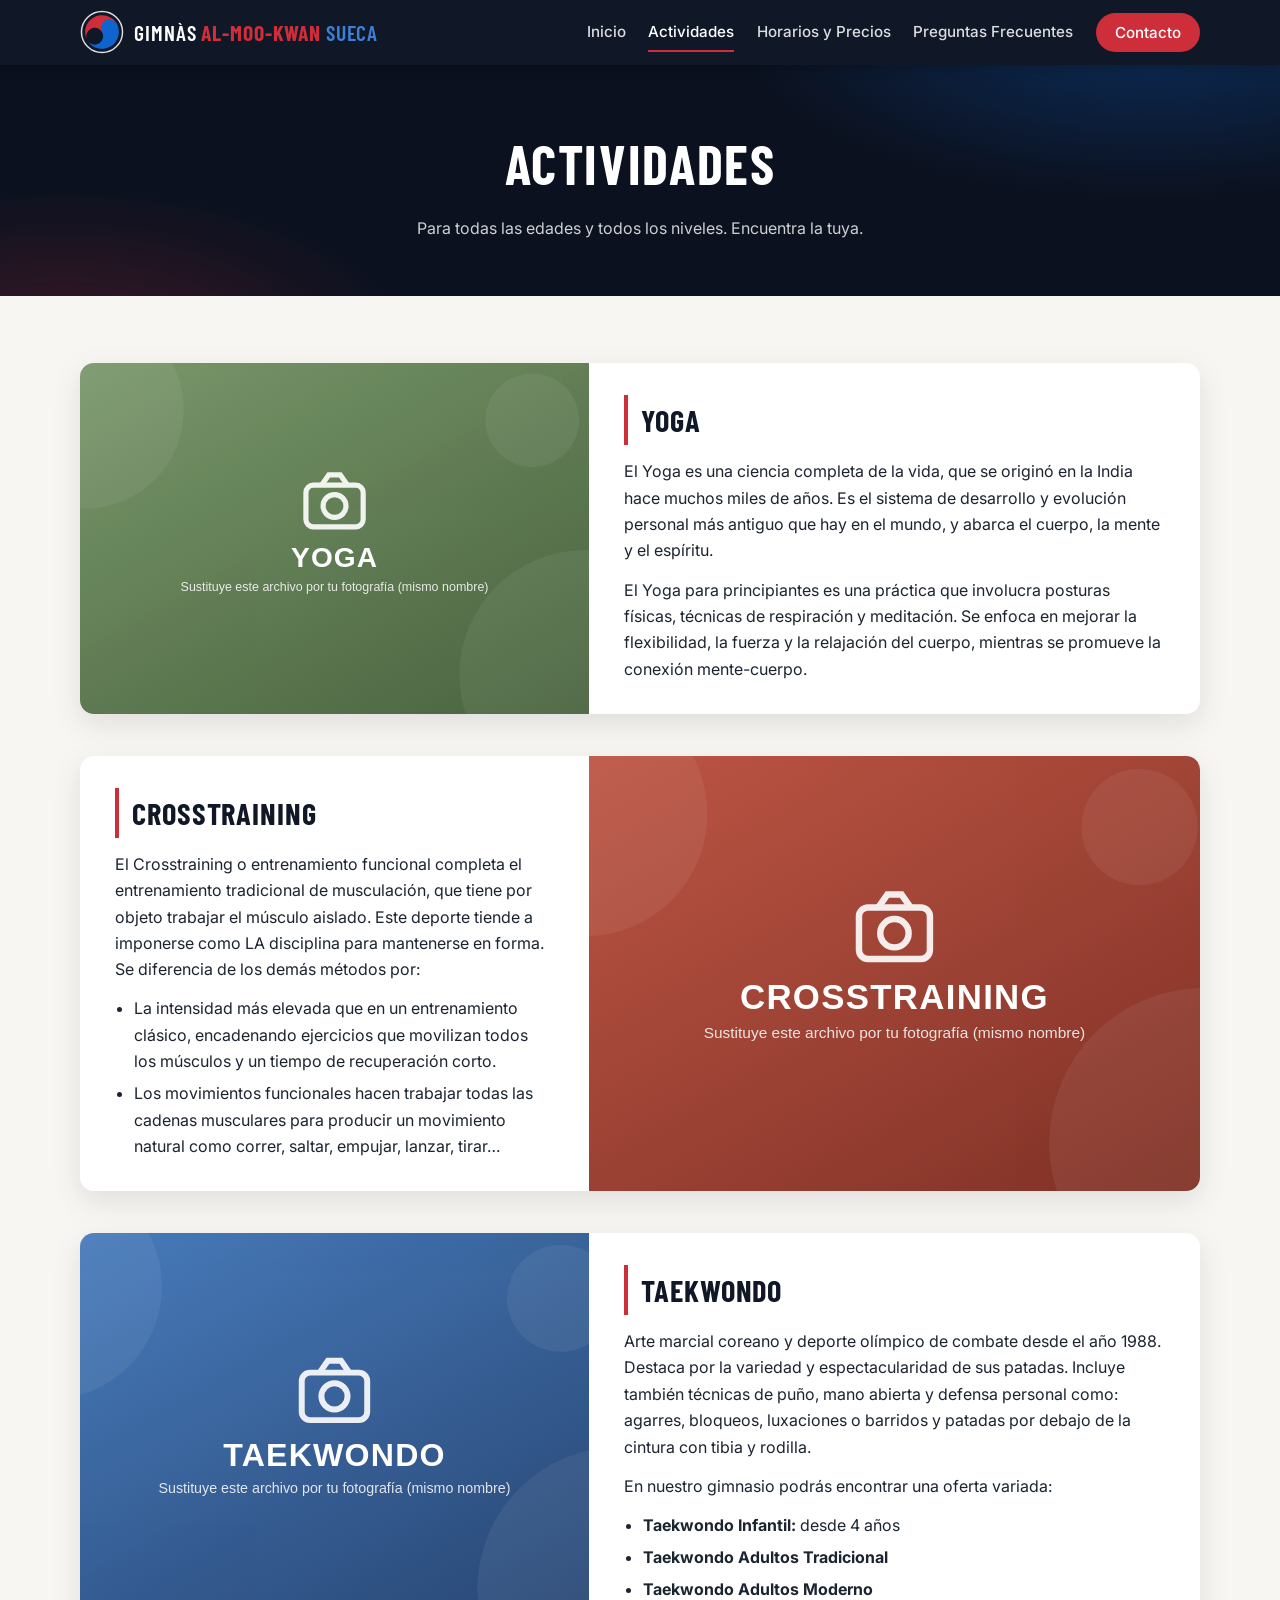
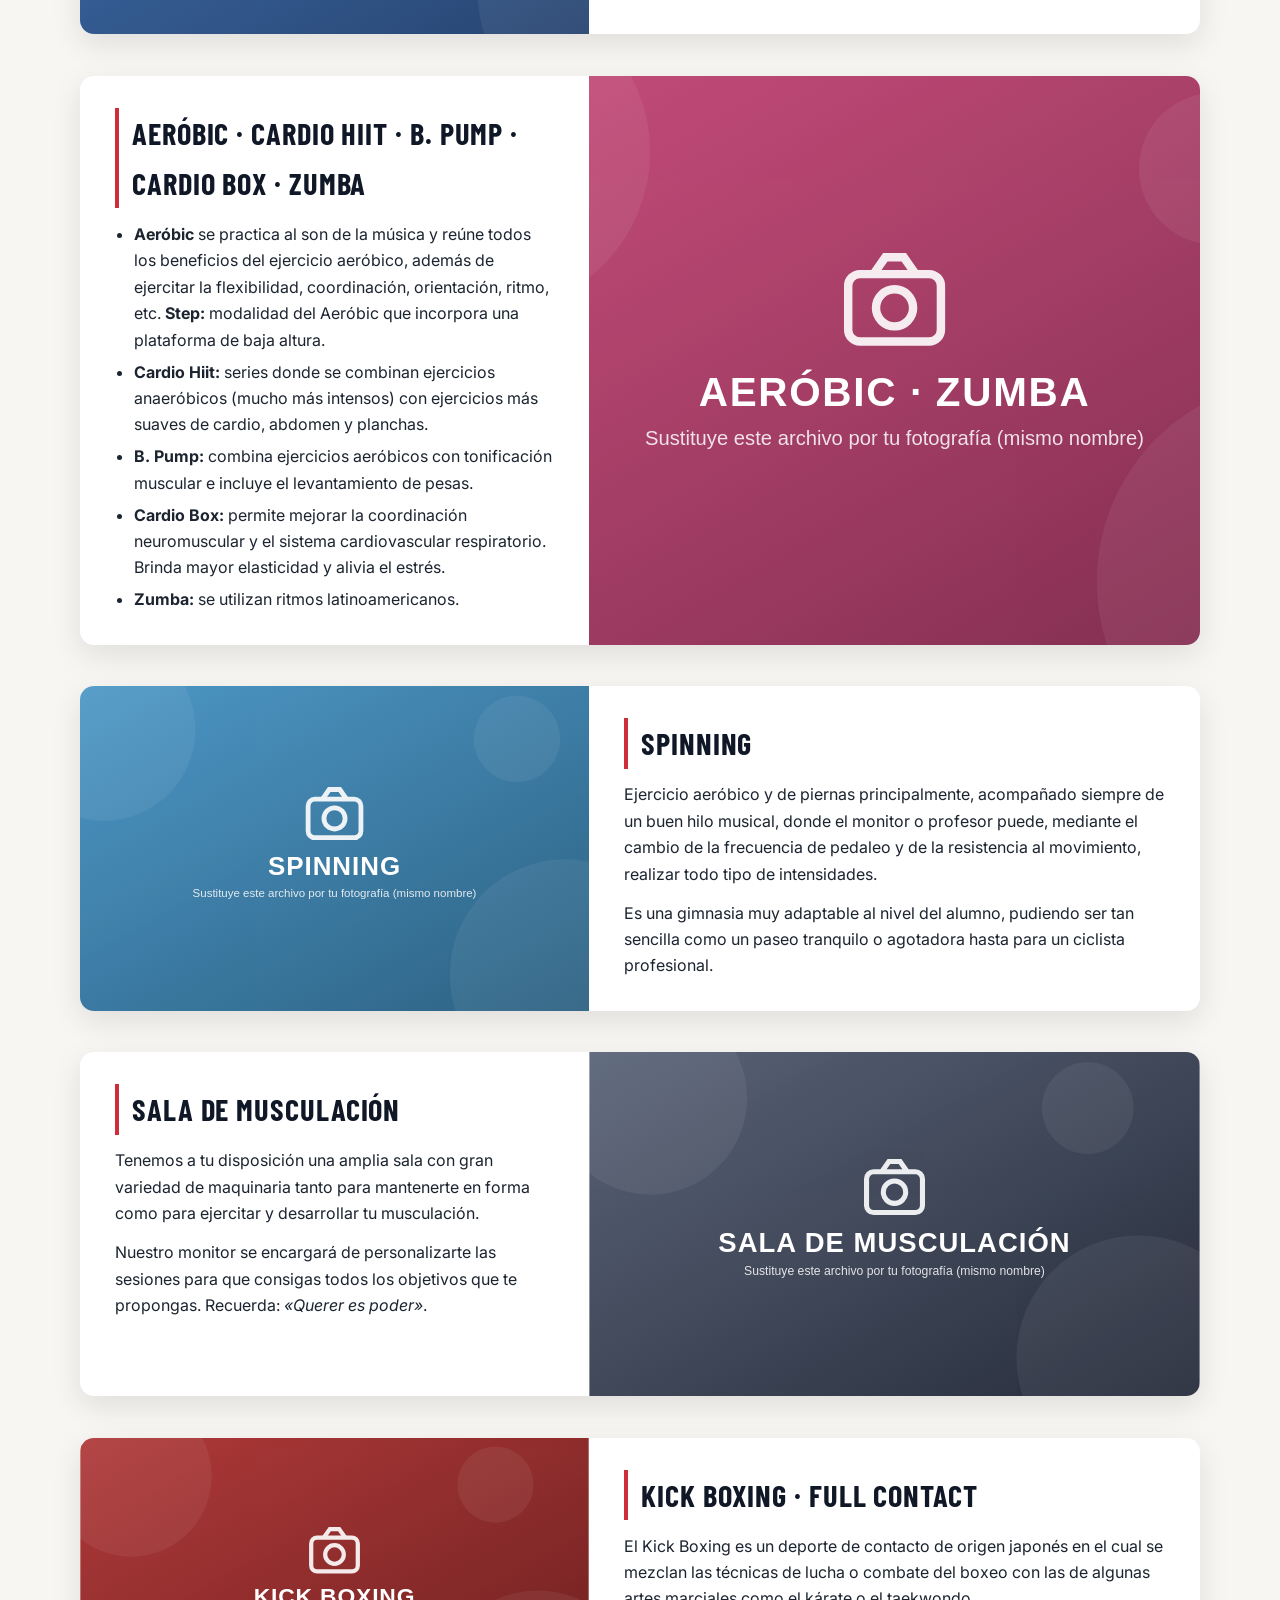
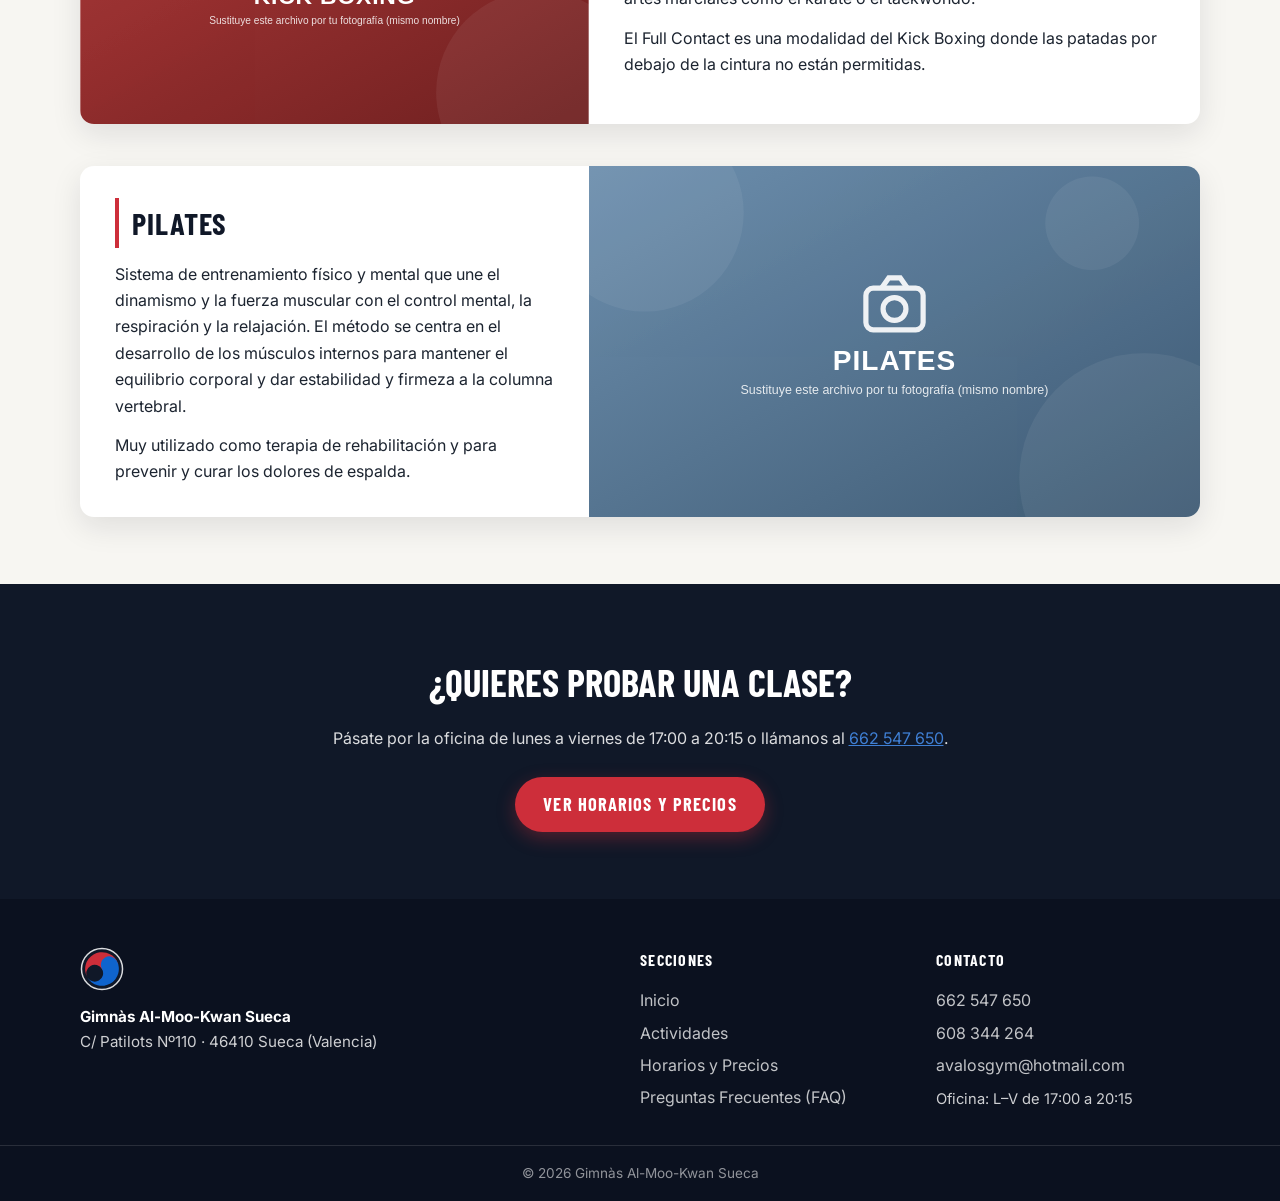
==== actividades.html @ 7603e96d "Build Al-Moo-Kwan Sueca gym website: home tour, activities, prices and FAQ Replaces the previous sit" ====
<!DOCTYPE html>
<html lang="es">
<head>
  <meta charset="UTF-8">
  <meta name="viewport" content="width=device-width, initial-scale=1.0">
  <title>Actividades | Gimnàs Al-Moo-Kwan Sueca</title>
  <meta name="description" content="Actividades del Gimnàs Al-Moo-Kwan Sueca: Yoga, Crosstraining, Taekwondo, Aeróbic, Zumba, Cardio Hiit, B. Pump, Cardio Box, Spinning, Musculación, Kick Boxing, Full Contact y Pilates.">
  <link rel="icon" href="images/logo.svg" type="image/svg+xml">
  <link rel="preconnect" href="https://fonts.googleapis.com">
  <link rel="preconnect" href="https://fonts.gstatic.com" crossorigin>
  <link href="https://fonts.googleapis.com/css2?family=Barlow+Condensed:wght@600;700&family=Inter:wght@400;500;600;700&display=swap" rel="stylesheet">
  <link rel="stylesheet" href="styles.css">
</head>
<body>

<header class="site-header">
  <div class="container header-inner">
    <a class="brand" href="index.html">
      <img src="images/logo.svg" alt="" class="brand-logo">
      <span class="brand-name">Gimnàs <strong>Al-Moo-Kwan</strong> <em>Sueca</em></span>
    </a>
    <button class="nav-toggle" aria-label="Abrir menú" aria-expanded="false">
      <span></span><span></span><span></span>
    </button>
    <nav class="site-nav" id="site-nav">
      <a href="index.html">Inicio</a>
      <a href="actividades.html" class="active">Actividades</a>
      <a href="horarios-y-precios.html">Horarios y Precios</a>
      <a href="preguntas-frecuentes-faq.html">Preguntas Frecuentes</a>
      <a href="index.html#contacto" class="nav-cta">Contacto</a>
    </nav>
  </div>
</header>

<main>

  <section class="page-hero">
    <div class="container">
      <h1>Actividades</h1>
      <p>Para todas las edades y todos los niveles. Encuentra la tuya.</p>
    </div>
  </section>

  <section class="section">
    <div class="container activities">

      <article class="activity" id="yoga">
        <div class="activity-media">
          <img src="images/actividades/yoga.svg" alt="Clase de Yoga">
        </div>
        <div class="activity-body">
          <h2>Yoga</h2>
          <p>El Yoga es una ciencia completa de la vida, que se originó en la India hace muchos miles de años. Es el sistema de desarrollo y evolución personal más antiguo que hay en el mundo, y abarca el cuerpo, la mente y el espíritu.</p>
          <p>El Yoga para principiantes es una práctica que involucra posturas físicas, técnicas de respiración y meditación. Se enfoca en mejorar la flexibilidad, la fuerza y la relajación del cuerpo, mientras se promueve la conexión mente-cuerpo.</p>
        </div>
      </article>

      <article class="activity" id="crosstraining">
        <div class="activity-media">
          <img src="images/actividades/crosstraining.svg" alt="Entrenamiento de Crosstraining">
        </div>
        <div class="activity-body">
          <h2>Crosstraining</h2>
          <p>El Crosstraining o entrenamiento funcional completa el entrenamiento tradicional de musculación, que tiene por objeto trabajar el músculo aislado. Este deporte tiende a imponerse como LA disciplina para mantenerse en forma. Se diferencia de los demás métodos por:</p>
          <ul>
            <li>La intensidad más elevada que en un entrenamiento clásico, encadenando ejercicios que movilizan todos los músculos y un tiempo de recuperación corto.</li>
            <li>Los movimientos funcionales hacen trabajar todas las cadenas musculares para producir un movimiento natural como correr, saltar, empujar, lanzar, tirar…</li>
          </ul>
        </div>
      </article>

      <article class="activity" id="taekwondo">
        <div class="activity-media">
          <img src="images/actividades/taekwondo.svg" alt="Clase de Taekwondo">
        </div>
        <div class="activity-body">
          <h2>Taekwondo</h2>
          <p>Arte marcial coreano y deporte olímpico de combate desde el año 1988. Destaca por la variedad y espectacularidad de sus patadas. Incluye también técnicas de puño, mano abierta y defensa personal como: agarres, bloqueos, luxaciones o barridos y patadas por debajo de la cintura con tibia y rodilla.</p>
          <p>En nuestro gimnasio podrás encontrar una oferta variada:</p>
          <ul>
            <li><strong>Taekwondo Infantil:</strong> desde 4 años</li>
            <li><strong>Taekwondo Adultos Tradicional</strong></li>
            <li><strong>Taekwondo Adultos Moderno</strong></li>
          </ul>
        </div>
      </article>

      <article class="activity" id="aerobic">
        <div class="activity-media">
          <img src="images/actividades/aerobic.svg" alt="Clase de Aeróbic, Zumba y Cardio">
        </div>
        <div class="activity-body">
          <h2>Aeróbic · Cardio Hiit · B. Pump · Cardio Box · Zumba</h2>
          <ul>
            <li><strong>Aeróbic</strong> se practica al son de la música y reúne todos los beneficios del ejercicio aeróbico, además de ejercitar la flexibilidad, coordinación, orientación, ritmo, etc. <strong>Step:</strong> modalidad del Aeróbic que incorpora una plataforma de baja altura.</li>
            <li><strong>Cardio Hiit:</strong> series donde se combinan ejercicios anaeróbicos (mucho más intensos) con ejercicios más suaves de cardio, abdomen y planchas.</li>
            <li><strong>B. Pump:</strong> combina ejercicios aeróbicos con tonificación muscular e incluye el levantamiento de pesas.</li>
            <li><strong>Cardio Box:</strong> permite mejorar la coordinación neuromuscular y el sistema cardiovascular respiratorio. Brinda mayor elasticidad y alivia el estrés.</li>
            <li><strong>Zumba:</strong> se utilizan ritmos latinoamericanos.</li>
          </ul>
        </div>
      </article>

      <article class="activity" id="spinning">
        <div class="activity-media">
          <img src="images/actividades/spinning.svg" alt="Clase de Spinning">
        </div>
        <div class="activity-body">
          <h2>Spinning</h2>
          <p>Ejercicio aeróbico y de piernas principalmente, acompañado siempre de un buen hilo musical, donde el monitor o profesor puede, mediante el cambio de la frecuencia de pedaleo y de la resistencia al movimiento, realizar todo tipo de intensidades.</p>
          <p>Es una gimnasia muy adaptable al nivel del alumno, pudiendo ser tan sencilla como un paseo tranquilo o agotadora hasta para un ciclista profesional.</p>
        </div>
      </article>

      <article class="activity" id="musculacion">
        <div class="activity-media">
          <img src="images/actividades/musculacion.svg" alt="Sala de Musculación">
        </div>
        <div class="activity-body">
          <h2>Sala de Musculación</h2>
          <p>Tenemos a tu disposición una amplia sala con gran variedad de maquinaria tanto para mantenerte en forma como para ejercitar y desarrollar tu musculación.</p>
          <p>Nuestro monitor se encargará de personalizarte las sesiones para que consigas todos los objetivos que te propongas. Recuerda: <em>«Querer es poder»</em>.</p>
        </div>
      </article>

      <article class="activity" id="kickboxing">
        <div class="activity-media">
          <img src="images/actividades/kickboxing.svg" alt="Clase de Kick Boxing y Full Contact">
        </div>
        <div class="activity-body">
          <h2>Kick Boxing · Full Contact</h2>
          <p>El Kick Boxing es un deporte de contacto de origen japonés en el cual se mezclan las técnicas de lucha o combate del boxeo con las de algunas artes marciales como el kárate o el taekwondo.</p>
          <p>El Full Contact es una modalidad del Kick Boxing donde las patadas por debajo de la cintura no están permitidas.</p>
        </div>
      </article>

      <article class="activity" id="pilates">
        <div class="activity-media">
          <img src="images/actividades/pilates.svg" alt="Clase de Pilates">
        </div>
        <div class="activity-body">
          <h2>Pilates</h2>
          <p>Sistema de entrenamiento físico y mental que une el dinamismo y la fuerza muscular con el control mental, la respiración y la relajación. El método se centra en el desarrollo de los músculos internos para mantener el equilibrio corporal y dar estabilidad y firmeza a la columna vertebral.</p>
          <p>Muy utilizado como terapia de rehabilitación y para prevenir y curar los dolores de espalda.</p>
        </div>
      </article>

    </div>
  </section>

  <section class="section cta-band">
    <div class="container center">
      <h2>¿Quieres probar una clase?</h2>
      <p>Pásate por la oficina de lunes a viernes de 17:00 a 20:15 o llámanos al <a href="tel:+34662547650">662 547 650</a>.</p>
      <a class="btn btn-primary" href="horarios-y-precios.html">Ver horarios y precios</a>
    </div>
  </section>

</main>

<footer class="site-footer">
  <div class="container footer-inner">
    <div class="footer-brand">
      <img src="images/logo.svg" alt="" class="brand-logo">
      <p><strong>Gimnàs Al-Moo-Kwan Sueca</strong><br>C/ Patilots Nº110 · 46410 Sueca (Valencia)</p>
    </div>
    <div class="footer-col">
      <h4>Secciones</h4>
      <a href="index.html">Inicio</a>
      <a href="actividades.html">Actividades</a>
      <a href="horarios-y-precios.html">Horarios y Precios</a>
      <a href="preguntas-frecuentes-faq.html">Preguntas Frecuentes (FAQ)</a>
    </div>
    <div class="footer-col">
      <h4>Contacto</h4>
      <a href="tel:+34662547650">662 547 650</a>
      <a href="tel:+34608344264">608 344 264</a>
      <a href="mailto:avalosgym@hotmail.com">avalosgym@hotmail.com</a>
      <p>Oficina: L–V de 17:00 a 20:15</p>
    </div>
  </div>
  <div class="footer-bottom">
    <div class="container">
      <p>© <span id="year"></span> Gimnàs Al-Moo-Kwan Sueca</p>
    </div>
  </div>
</footer>

<script src="script.js"></script>
</body>
</html>
---- styles.css ----
/* ============================================================
   Gimnàs Al-Moo-Kwan Sueca — hoja de estilos
   ============================================================ */

:root {
  --navy: #101828;
  --navy-deep: #0b111f;
  --red: #cd2e3a;      /* rojo taeguk */
  --red-dark: #a71f2a;
  --blue: #0f64cd;     /* azul taeguk */
  --blue-soft: #3f7fd4;
  --paper: #f7f6f2;
  --white: #ffffff;
  --ink: #1c2430;
  --ink-soft: #5a6474;
  --line: #e4e2da;
  --radius: 14px;
  --shadow: 0 10px 30px rgba(16, 24, 40, 0.10);
  --font-display: "Barlow Condensed", "Arial Narrow", sans-serif;
  --font-body: "Inter", system-ui, -apple-system, "Segoe UI", sans-serif;
}

* { box-sizing: border-box; margin: 0; padding: 0; }

html { scroll-behavior: smooth; }

body {
  font-family: var(--font-body);
  color: var(--ink);
  background: var(--paper);
  line-height: 1.65;
}

img { max-width: 100%; display: block; }

.container {
  width: min(1120px, 92%);
  margin-inline: auto;
}

.center { text-align: center; }

a { color: var(--blue); }

/* ---------- Botones ---------- */
.btn {
  display: inline-block;
  font-family: var(--font-display);
  font-size: 1.15rem;
  font-weight: 700;
  letter-spacing: 0.06em;
  text-transform: uppercase;
  text-decoration: none;
  padding: 0.75rem 1.8rem;
  border-radius: 999px;
  transition: transform 0.15s ease, box-shadow 0.15s ease, background 0.15s ease;
}
.btn:hover { transform: translateY(-2px); }
.btn-primary {
  background: var(--red);
  color: var(--white);
  box-shadow: 0 6px 18px rgba(205, 46, 58, 0.35);
}
.btn-primary:hover { background: var(--red-dark); }
.btn-ghost {
  color: var(--white);
  border: 2px solid rgba(255, 255, 255, 0.6);
}
.btn-ghost:hover { border-color: var(--white); background: rgba(255,255,255,0.08); }

/* ---------- Cabecera ---------- */
.site-header {
  position: sticky;
  top: 0;
  z-index: 50;
  background: var(--navy);
  box-shadow: 0 2px 12px rgba(0,0,0,0.25);
}
.header-inner {
  display: flex;
  align-items: center;
  justify-content: space-between;
  gap: 1rem;
  padding: 0.65rem 0;
}
.brand {
  display: flex;
  align-items: center;
  gap: 0.65rem;
  text-decoration: none;
  color: var(--white);
}
.brand-logo { width: 44px; height: 44px; }
.brand-name {
  font-family: var(--font-display);
  font-size: 1.35rem;
  font-weight: 600;
  letter-spacing: 0.04em;
  text-transform: uppercase;
  line-height: 1.15;
}
.brand-name strong { color: var(--red); font-weight: 700; }
.brand-name em { font-style: normal; color: var(--blue-soft); }

.site-nav {
  display: flex;
  align-items: center;
  gap: 1.4rem;
}
.site-nav a {
  color: rgba(255,255,255,0.85);
  text-decoration: none;
  font-weight: 500;
  font-size: 0.95rem;
  padding: 0.35rem 0;
  border-bottom: 2px solid transparent;
  transition: color 0.15s ease, border-color 0.15s ease;
}
.site-nav a:hover { color: var(--white); }
.site-nav a.active { color: var(--white); border-bottom-color: var(--red); }
.site-nav .nav-cta {
  background: var(--red);
  color: var(--white);
  border-radius: 999px;
  padding: 0.45rem 1.2rem;
  border-bottom: none;
}
.site-nav .nav-cta:hover { background: var(--red-dark); }

.nav-toggle {
  display: none;
  flex-direction: column;
  gap: 5px;
  background: none;
  border: none;
  cursor: pointer;
  padding: 6px;
}
.nav-toggle span {
  width: 26px;
  height: 3px;
  background: var(--white);
  border-radius: 2px;
  transition: transform 0.2s ease, opacity 0.2s ease;
}
.nav-toggle.open span:nth-child(1) { transform: translateY(8px) rotate(45deg); }
.nav-toggle.open span:nth-child(2) { opacity: 0; }
.nav-toggle.open span:nth-child(3) { transform: translateY(-8px) rotate(-45deg); }

/* ---------- Hero ---------- */
.hero {
  background:
    radial-gradient(900px 420px at 85% -10%, rgba(15, 100, 205, 0.35), transparent 60%),
    radial-gradient(700px 380px at 0% 110%, rgba(205, 46, 58, 0.30), transparent 60%),
    var(--navy-deep);
  color: var(--white);
  padding: 5.5rem 0 4.5rem;
}
.hero-kicker {
  font-family: var(--font-display);
  text-transform: uppercase;
  letter-spacing: 0.25em;
  font-size: 1rem;
  color: var(--blue-soft);
  margin-bottom: 0.8rem;
}
.hero h1 {
  font-family: var(--font-display);
  font-size: clamp(2.6rem, 6vw, 4.4rem);
  font-weight: 700;
  text-transform: uppercase;
  line-height: 1.05;
  letter-spacing: 0.02em;
}
.hero-sub {
  max-width: 620px;
  margin-top: 1.2rem;
  color: rgba(255,255,255,0.82);
  font-size: 1.06rem;
}
.hero-actions {
  display: flex;
  flex-wrap: wrap;
  gap: 1rem;
  margin-top: 2rem;
}
.hero-highlights {
  display: flex;
  flex-wrap: wrap;
  gap: 2.2rem;
  margin-top: 2.8rem;
  list-style: none;
  color: rgba(255,255,255,0.85);
}
.hero-highlights li {
  border-left: 3px solid var(--red);
  padding-left: 0.8rem;
  font-size: 0.98rem;
}
.hero-highlights strong { display: block; font-size: 1.25rem; color: var(--white); }

/* ---------- Secciones ---------- */
.section { padding: 4.2rem 0; }
.section-alt { background: var(--white); }

.section-title {
  font-family: var(--font-display);
  font-size: clamp(1.9rem, 4vw, 2.7rem);
  font-weight: 700;
  text-transform: uppercase;
  letter-spacing: 0.03em;
  color: var(--navy);
  text-align: center;
}
.section-title::after {
  content: "";
  display: block;
  width: 64px;
  height: 4px;
  margin: 0.7rem auto 0;
  border-radius: 2px;
  background: linear-gradient(90deg, var(--red) 50%, var(--blue) 50%);
}
.section-lead {
  text-align: center;
  color: var(--ink-soft);
  max-width: 640px;
  margin: 1rem auto 2.4rem;
}

/* ---------- Cabecera de página interior ---------- */
.page-hero {
  background:
    radial-gradient(700px 300px at 90% -20%, rgba(15, 100, 205, 0.35), transparent 60%),
    radial-gradient(600px 300px at 5% 130%, rgba(205, 46, 58, 0.28), transparent 60%),
    var(--navy-deep);
  color: var(--white);
  padding: 3.4rem 0;
  text-align: center;
}
.page-hero h1 {
  font-family: var(--font-display);
  font-size: clamp(2.2rem, 5vw, 3.4rem);
  text-transform: uppercase;
  letter-spacing: 0.03em;
}
.page-hero p { color: rgba(255,255,255,0.8); margin-top: 0.4rem; }

/* ---------- Slider (tour) ---------- */
.slider {
  position: relative;
  border-radius: var(--radius);
  overflow: hidden;
  box-shadow: var(--shadow);
  background: var(--navy);
}
.slides { position: relative; aspect-ratio: 16 / 9; }
.slide {
  position: absolute;
  inset: 0;
  opacity: 0;
  transition: opacity 0.6s ease;
}
.slide.is-active { opacity: 1; }
.slide img { width: 100%; height: 100%; object-fit: cover; }
.slide figcaption {
  position: absolute;
  left: 0; right: 0; bottom: 0;
  padding: 1.6rem 1.4rem 1rem;
  color: var(--white);
  font-weight: 500;
  background: linear-gradient(transparent, rgba(11, 17, 31, 0.85));
}
.slider-btn {
  position: absolute;
  top: 50%;
  transform: translateY(-50%);
  width: 44px; height: 44px;
  border: none;
  border-radius: 50%;
  background: rgba(11, 17, 31, 0.55);
  color: var(--white);
  font-size: 1.1rem;
  cursor: pointer;
  transition: background 0.15s ease;
}
.slider-btn:hover { background: var(--red); }
.slider-btn.prev { left: 14px; }
.slider-btn.next { right: 14px; }
.slider-dots {
  position: absolute;
  bottom: 12px; right: 16px;
  display: flex;
  gap: 8px;
}
.slider-dots button {
  width: 11px; height: 11px;
  border-radius: 50%;
  border: none;
  background: rgba(255,255,255,0.45);
  cursor: pointer;
  transition: background 0.15s ease, transform 0.15s ease;
}
.slider-dots button.is-active { background: var(--white); transform: scale(1.2); }

/* ---------- Chips de actividades (inicio) ---------- */
.chip-grid {
  display: flex;
  flex-wrap: wrap;
  justify-content: center;
  gap: 0.8rem;
  margin-bottom: 2.2rem;
}
.chip {
  display: inline-block;
  padding: 0.6rem 1.3rem;
  border-radius: 999px;
  border: 1.5px solid var(--line);
  background: var(--paper);
  color: var(--navy);
  text-decoration: none;
  font-weight: 600;
  font-size: 0.95rem;
  transition: all 0.15s ease;
}
.chip:hover {
  background: var(--navy);
  border-color: var(--navy);
  color: var(--white);
  transform: translateY(-2px);
}

/* ---------- Actividades (página) ---------- */
.activities { display: grid; gap: 2.6rem; }
.activity {
  display: grid;
  grid-template-columns: 5fr 6fr;
  gap: 0;
  background: var(--white);
  border-radius: var(--radius);
  overflow: hidden;
  box-shadow: var(--shadow);
  scroll-margin-top: 90px;
}
.activity:nth-child(even) .activity-media { order: 2; }
.activity-media img { width: 100%; height: 100%; object-fit: cover; min-height: 260px; }
.activity-body { padding: 2rem 2.2rem; }
.activity-body h2 {
  font-family: var(--font-display);
  font-size: 1.9rem;
  text-transform: uppercase;
  letter-spacing: 0.03em;
  color: var(--navy);
  margin-bottom: 0.8rem;
  border-left: 4px solid var(--red);
  padding-left: 0.8rem;
}
.activity-body p + p, .activity-body p + ul, .activity-body ul + p { margin-top: 0.8rem; }
.activity-body ul { padding-left: 1.2rem; }
.activity-body li + li { margin-top: 0.35rem; }

/* ---------- Banda CTA ---------- */
.cta-band {
  background: var(--navy);
  color: var(--white);
}
.cta-band h2 {
  font-family: var(--font-display);
  font-size: clamp(1.7rem, 4vw, 2.4rem);
  text-transform: uppercase;
}
.cta-band p { margin: 0.7rem 0 1.6rem; color: rgba(255,255,255,0.85); }
.cta-band a:not(.btn) { color: var(--blue-soft); }

/* ---------- Horarios y precios ---------- */
.offer-banner {
  background: linear-gradient(100deg, var(--red) 0%, var(--red-dark) 100%);
  color: var(--white);
  text-align: center;
  border-radius: var(--radius);
  padding: 1.3rem 1.5rem;
  font-family: var(--font-display);
  font-size: 1.35rem;
  font-weight: 700;
  letter-spacing: 0.05em;
  box-shadow: var(--shadow);
  margin-bottom: 2.4rem;
}
.price-grid {
  display: grid;
  grid-template-columns: repeat(auto-fit, minmax(250px, 1fr));
  gap: 1.4rem;
}
.price-card {
  background: var(--white);
  border-radius: var(--radius);
  border-top: 4px solid var(--blue);
  padding: 1.7rem 1.5rem;
  box-shadow: var(--shadow);
  text-align: center;
}
.price-card.featured { border-top-color: var(--red); }
.price-card h3 {
  font-family: var(--font-display);
  font-size: 1.45rem;
  text-transform: uppercase;
  letter-spacing: 0.04em;
  color: var(--navy);
  margin-bottom: 0.6rem;
}
.price-card .price {
  font-family: var(--font-display);
  font-size: 2.3rem;
  font-weight: 700;
  color: var(--red);
}
.price-card ul {
  list-style: none;
  margin: 0.4rem 0;
}
.price-card li {
  padding: 0.35rem 0;
  border-bottom: 1px dashed var(--line);
  font-weight: 600;
}
.price-card li:last-child { border-bottom: none; }
.price-note { color: var(--ink-soft); font-size: 0.9rem; margin-top: 0.5rem; }

.office-banner {
  margin-top: 2.6rem;
  background: var(--navy);
  color: var(--white);
  border-radius: var(--radius);
  text-align: center;
  padding: 1.6rem 1.5rem;
}
.office-banner h3 {
  font-family: var(--font-display);
  font-size: 1.4rem;
  text-transform: uppercase;
  letter-spacing: 0.04em;
}
.office-banner a { color: var(--blue-soft); font-weight: 700; }

.note-box {
  margin-top: 1.6rem;
  background: var(--white);
  border-left: 4px solid var(--blue);
  border-radius: 0 var(--radius) var(--radius) 0;
  padding: 1.3rem 1.5rem;
  color: var(--ink-soft);
}
.note-box p + p { margin-top: 0.6rem; }

/* ---------- FAQ ---------- */
.faq-list { max-width: 820px; display: grid; gap: 1rem; }
.faq-item {
  background: var(--white);
  border-radius: var(--radius);
  box-shadow: var(--shadow);
  overflow: hidden;
}
.faq-item summary {
  list-style: none;
  cursor: pointer;
  padding: 1.15rem 3rem 1.15rem 1.5rem;
  font-weight: 600;
  color: var(--navy);
  position: relative;
  user-select: none;
}
.faq-item summary::-webkit-details-marker { display: none; }
.faq-item summary::after {
  content: "+";
  position: absolute;
  right: 1.3rem;
  top: 50%;
  transform: translateY(-50%);
  font-size: 1.5rem;
  font-weight: 400;
  color: var(--red);
  transition: transform 0.2s ease;
}
.faq-item[open] summary::after { content: "−"; }
.faq-item summary:hover { background: rgba(15, 100, 205, 0.05); }
.faq-answer {
  padding: 0 1.5rem 1.3rem;
  color: var(--ink-soft);
}
.faq-answer ul { padding-left: 1.2rem; margin-top: 0.6rem; }
.faq-answer p + p { margin-top: 0.6rem; }

/* ---------- Contacto ---------- */
.contact-grid {
  display: grid;
  grid-template-columns: repeat(auto-fit, minmax(220px, 1fr));
  gap: 1.4rem;
  margin-top: 1rem;
}
.contact-card {
  background: var(--white);
  border-radius: var(--radius);
  box-shadow: var(--shadow);
  padding: 1.6rem 1.5rem;
  text-align: center;
}
.contact-card h3 {
  font-family: var(--font-display);
  font-size: 1.3rem;
  text-transform: uppercase;
  letter-spacing: 0.05em;
  color: var(--red);
  margin-bottom: 0.5rem;
}
.contact-card a { color: var(--navy); font-weight: 600; text-decoration: none; }
.contact-card a:hover { color: var(--blue); }
.text-link { display: inline-block; margin-top: 0.5rem; color: var(--blue) !important; font-weight: 600; }

.social-row {
  display: flex;
  align-items: center;
  justify-content: center;
  gap: 1rem;
  margin-top: 2.4rem;
  font-weight: 600;
  color: var(--ink-soft);
}
.social-link {
  display: inline-flex;
  align-items: center;
  justify-content: center;
  width: 46px; height: 46px;
  border-radius: 50%;
  background: var(--navy);
  color: var(--white);
  transition: background 0.15s ease, transform 0.15s ease;
}
.social-link:hover { background: var(--red); transform: translateY(-3px); }
.social-link svg { width: 22px; height: 22px; }

/* ---------- Pie ---------- */
.site-footer {
  background: var(--navy-deep);
  color: rgba(255,255,255,0.8);
  margin-top: 0;
}
.footer-inner {
  display: grid;
  grid-template-columns: 2fr 1fr 1fr;
  gap: 2rem;
  padding: 3rem 0 2rem;
}
.footer-brand p { margin-top: 0.8rem; font-size: 0.95rem; }
.footer-brand strong { color: var(--white); }
.footer-col h4 {
  font-family: var(--font-display);
  text-transform: uppercase;
  letter-spacing: 0.08em;
  color: var(--white);
  margin-bottom: 0.7rem;
}
.footer-col a {
  display: block;
  color: rgba(255,255,255,0.75);
  text-decoration: none;
  padding: 0.18rem 0;
}
.footer-col a:hover { color: var(--white); }
.footer-col p { font-size: 0.92rem; margin-top: 0.4rem; }
.footer-bottom {
  border-top: 1px solid rgba(255,255,255,0.12);
  padding: 1rem 0;
  font-size: 0.85rem;
  text-align: center;
  color: rgba(255,255,255,0.55);
}

/* ---------- Responsive ---------- */
@media (max-width: 860px) {
  .nav-toggle { display: flex; }
  .site-nav {
    position: absolute;
    top: 100%;
    left: 0; right: 0;
    flex-direction: column;
    align-items: stretch;
    gap: 0;
    background: var(--navy);
    padding: 0.5rem 4%;
    display: none;
    box-shadow: 0 10px 20px rgba(0,0,0,0.3);
  }
  .site-nav.open { display: flex; }
  .site-nav a { padding: 0.8rem 0.3rem; border-bottom: 1px solid rgba(255,255,255,0.08); }
  .site-nav .nav-cta { margin: 0.7rem 0.3rem; text-align: center; }

  .activity { grid-template-columns: 1fr; }
  .activity:nth-child(even) .activity-media { order: 0; }
  .activity-media img { min-height: 200px; max-height: 300px; }
  .activity-body { padding: 1.5rem 1.4rem; }

  .footer-inner { grid-template-columns: 1fr; gap: 1.6rem; }

  .hero { padding: 3.8rem 0 3.2rem; }
  .hero-highlights { gap: 1.4rem; }
}
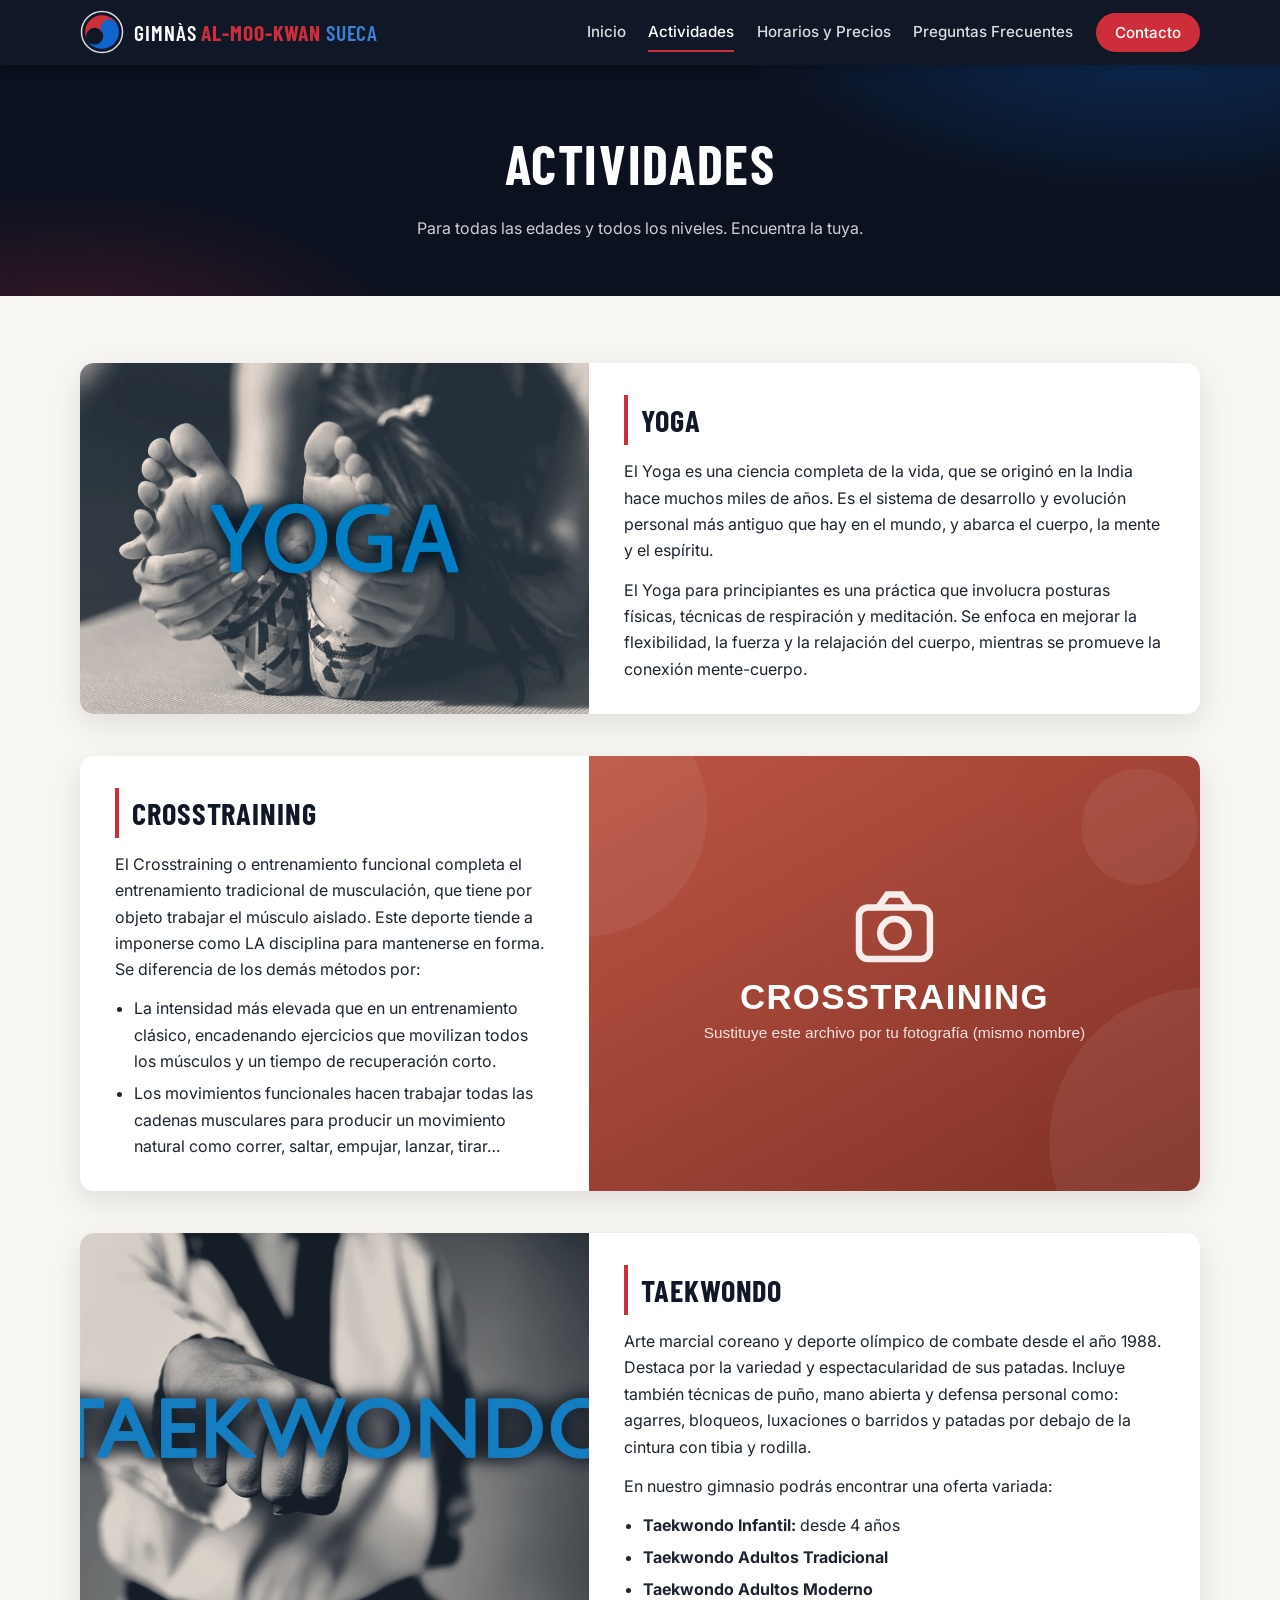
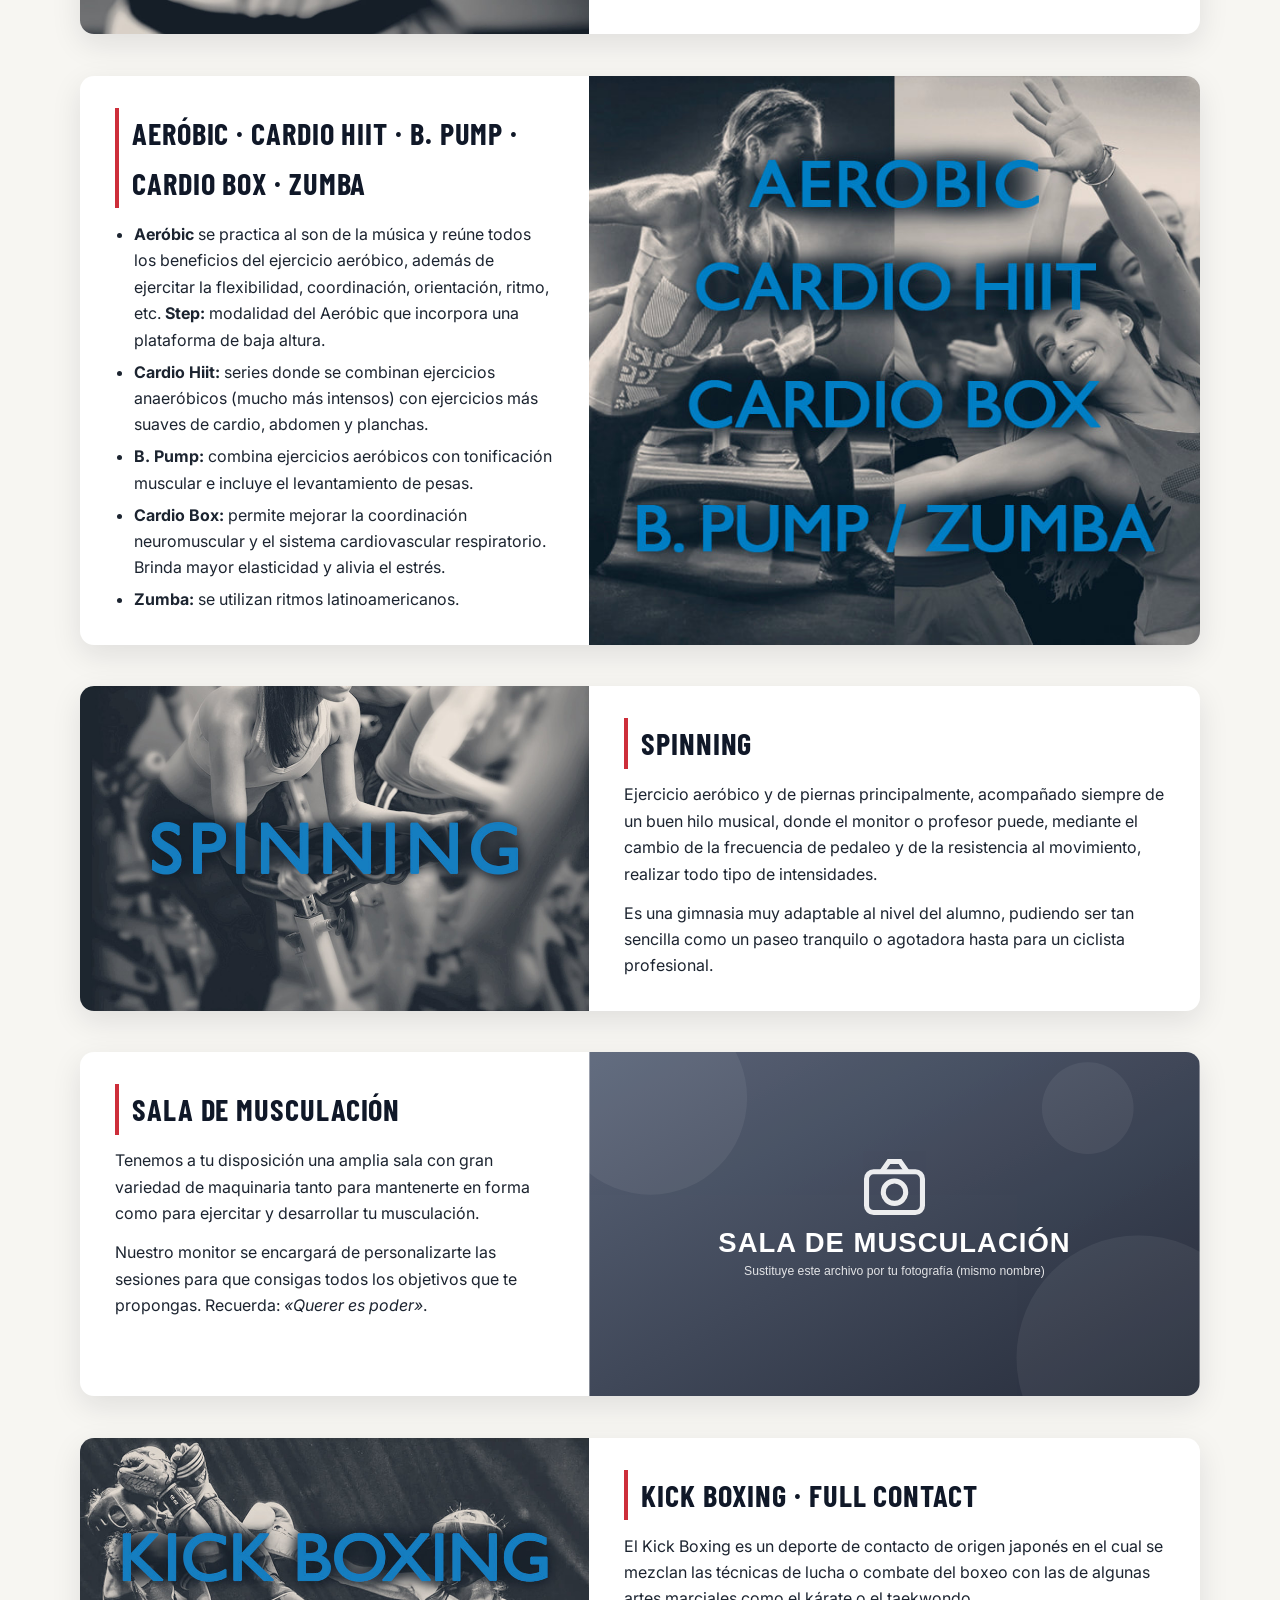
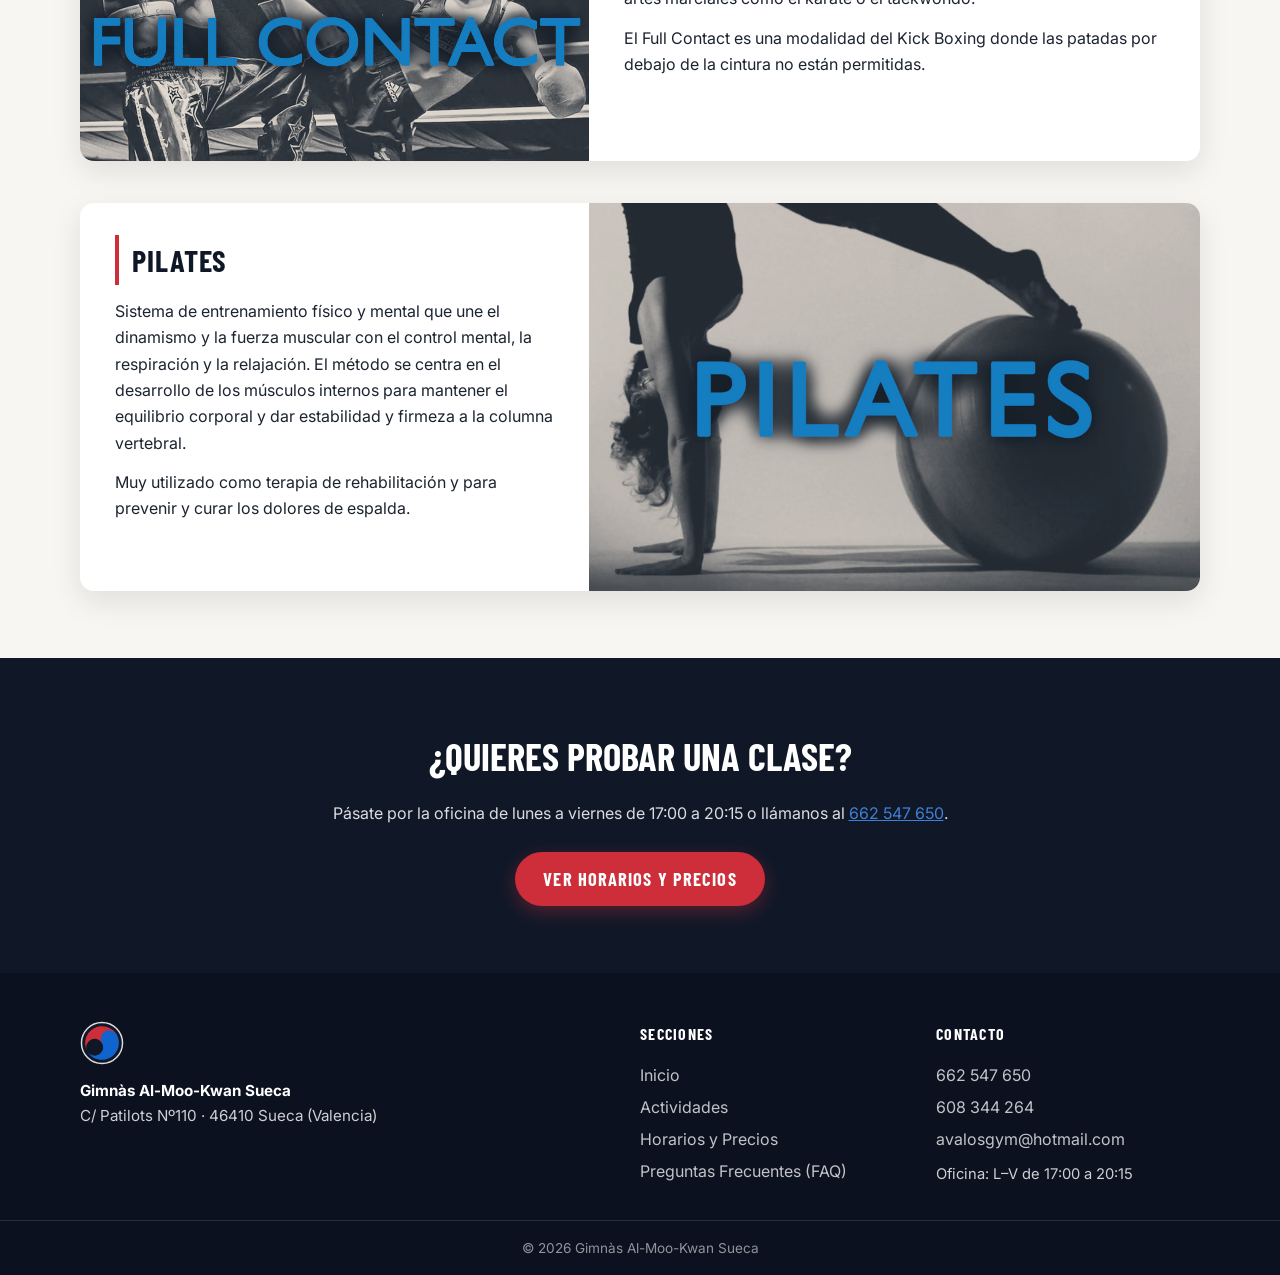
==== commit b185436c: "Add real activity photos uploaded by the owner Wire in the six activity photos (yoga, taekwondo, aer" ====
--- a/actividades.html
+++ b/actividades.html
@@ -46,7 +46,7 @@
 
       <article class="activity" id="yoga">
         <div class="activity-media">
-          <img src="images/actividades/yoga.svg" alt="Clase de Yoga">
+          <img src="images/actividades/yoga.jpg" alt="Clase de Yoga">
         </div>
         <div class="activity-body">
           <h2>Yoga</h2>
@@ -71,7 +71,7 @@
 
       <article class="activity" id="taekwondo">
         <div class="activity-media">
-          <img src="images/actividades/taekwondo.svg" alt="Clase de Taekwondo">
+          <img src="images/actividades/taekwondo.jpg" alt="Clase de Taekwondo">
         </div>
         <div class="activity-body">
           <h2>Taekwondo</h2>
@@ -87,7 +87,7 @@
 
       <article class="activity" id="aerobic">
         <div class="activity-media">
-          <img src="images/actividades/aerobic.svg" alt="Clase de Aeróbic, Zumba y Cardio">
+          <img src="images/actividades/aerobic.jpg" alt="Clase de Aeróbic, Zumba y Cardio">
         </div>
         <div class="activity-body">
           <h2>Aeróbic · Cardio Hiit · B. Pump · Cardio Box · Zumba</h2>
@@ -103,7 +103,7 @@
 
       <article class="activity" id="spinning">
         <div class="activity-media">
-          <img src="images/actividades/spinning.svg" alt="Clase de Spinning">
+          <img src="images/actividades/spinning.jpg" alt="Clase de Spinning">
         </div>
         <div class="activity-body">
           <h2>Spinning</h2>
@@ -125,7 +125,7 @@
 
       <article class="activity" id="kickboxing">
         <div class="activity-media">
-          <img src="images/actividades/kickboxing.svg" alt="Clase de Kick Boxing y Full Contact">
+          <img src="images/actividades/kickboxing.jpg" alt="Clase de Kick Boxing y Full Contact">
         </div>
         <div class="activity-body">
           <h2>Kick Boxing · Full Contact</h2>
@@ -136,7 +136,7 @@
 
       <article class="activity" id="pilates">
         <div class="activity-media">
-          <img src="images/actividades/pilates.svg" alt="Clase de Pilates">
+          <img src="images/actividades/pilates.jpg" alt="Clase de Pilates">
         </div>
         <div class="activity-body">
           <h2>Pilates</h2>
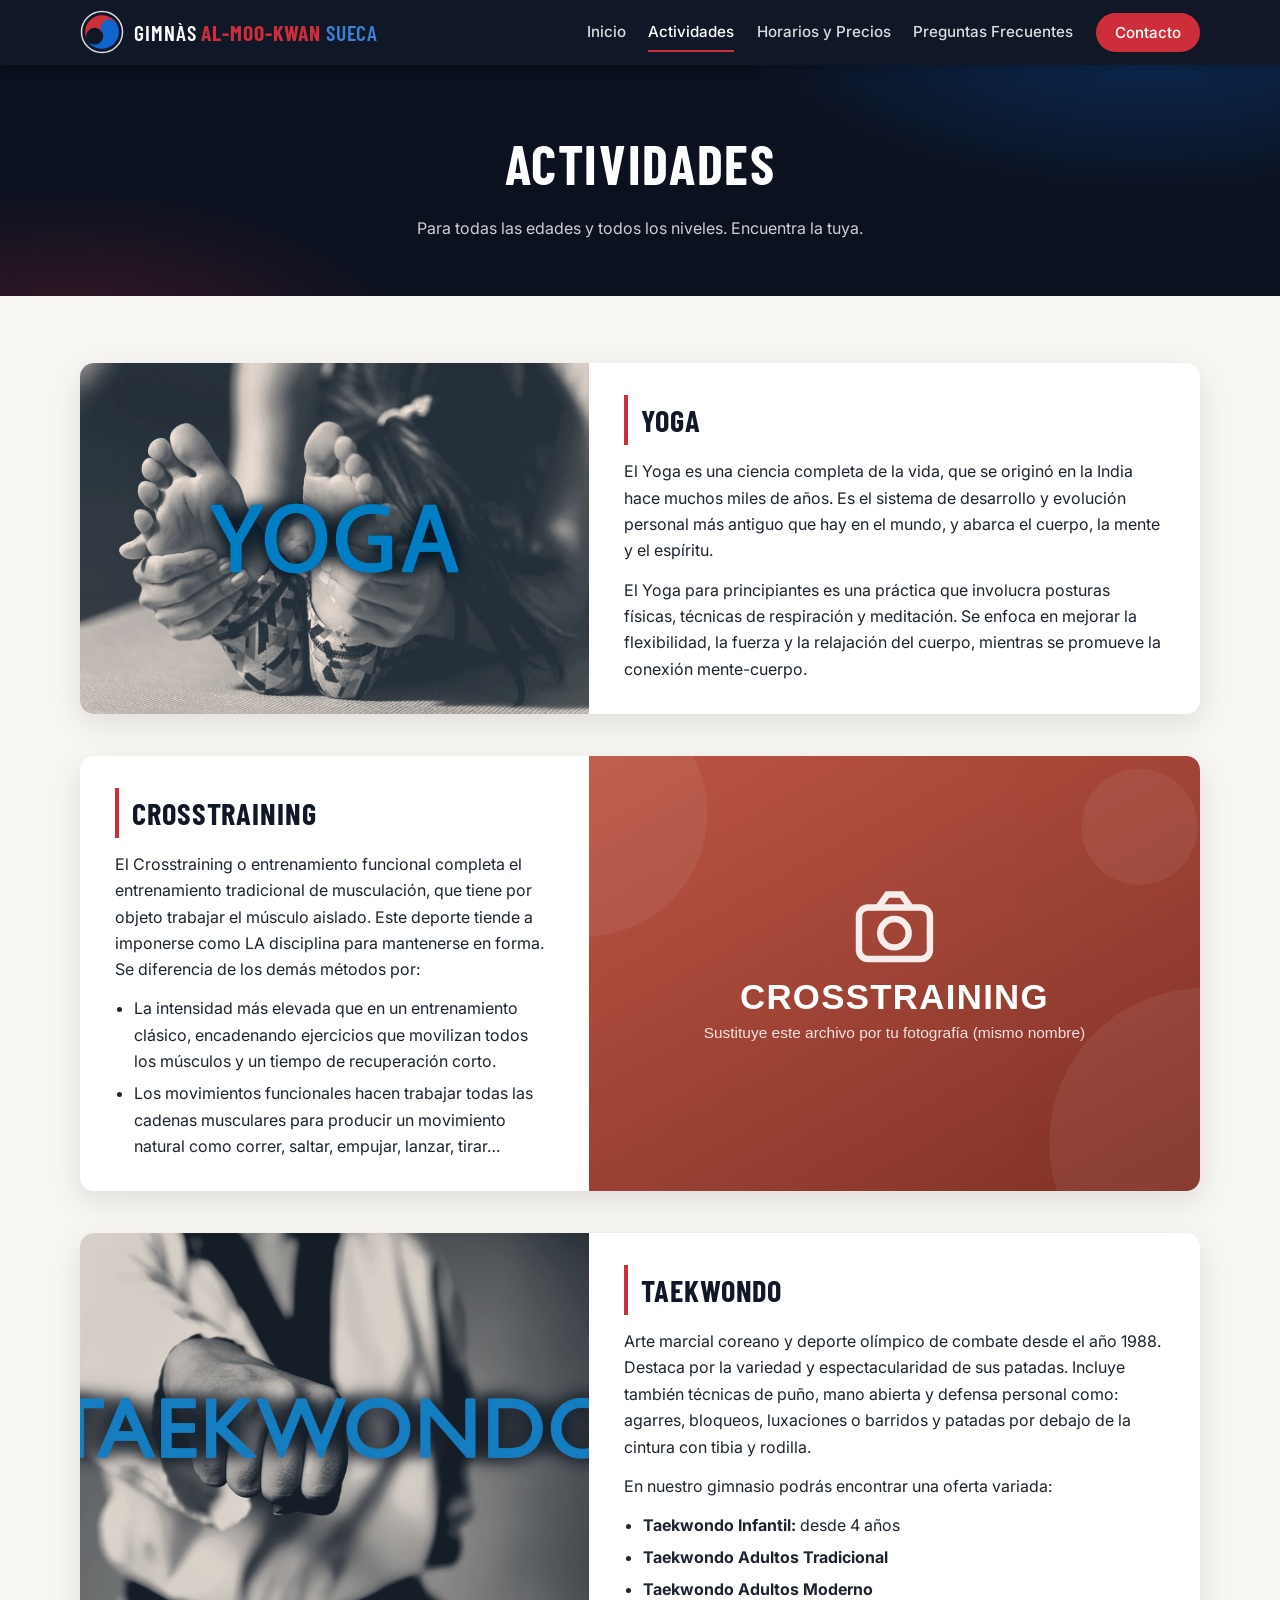
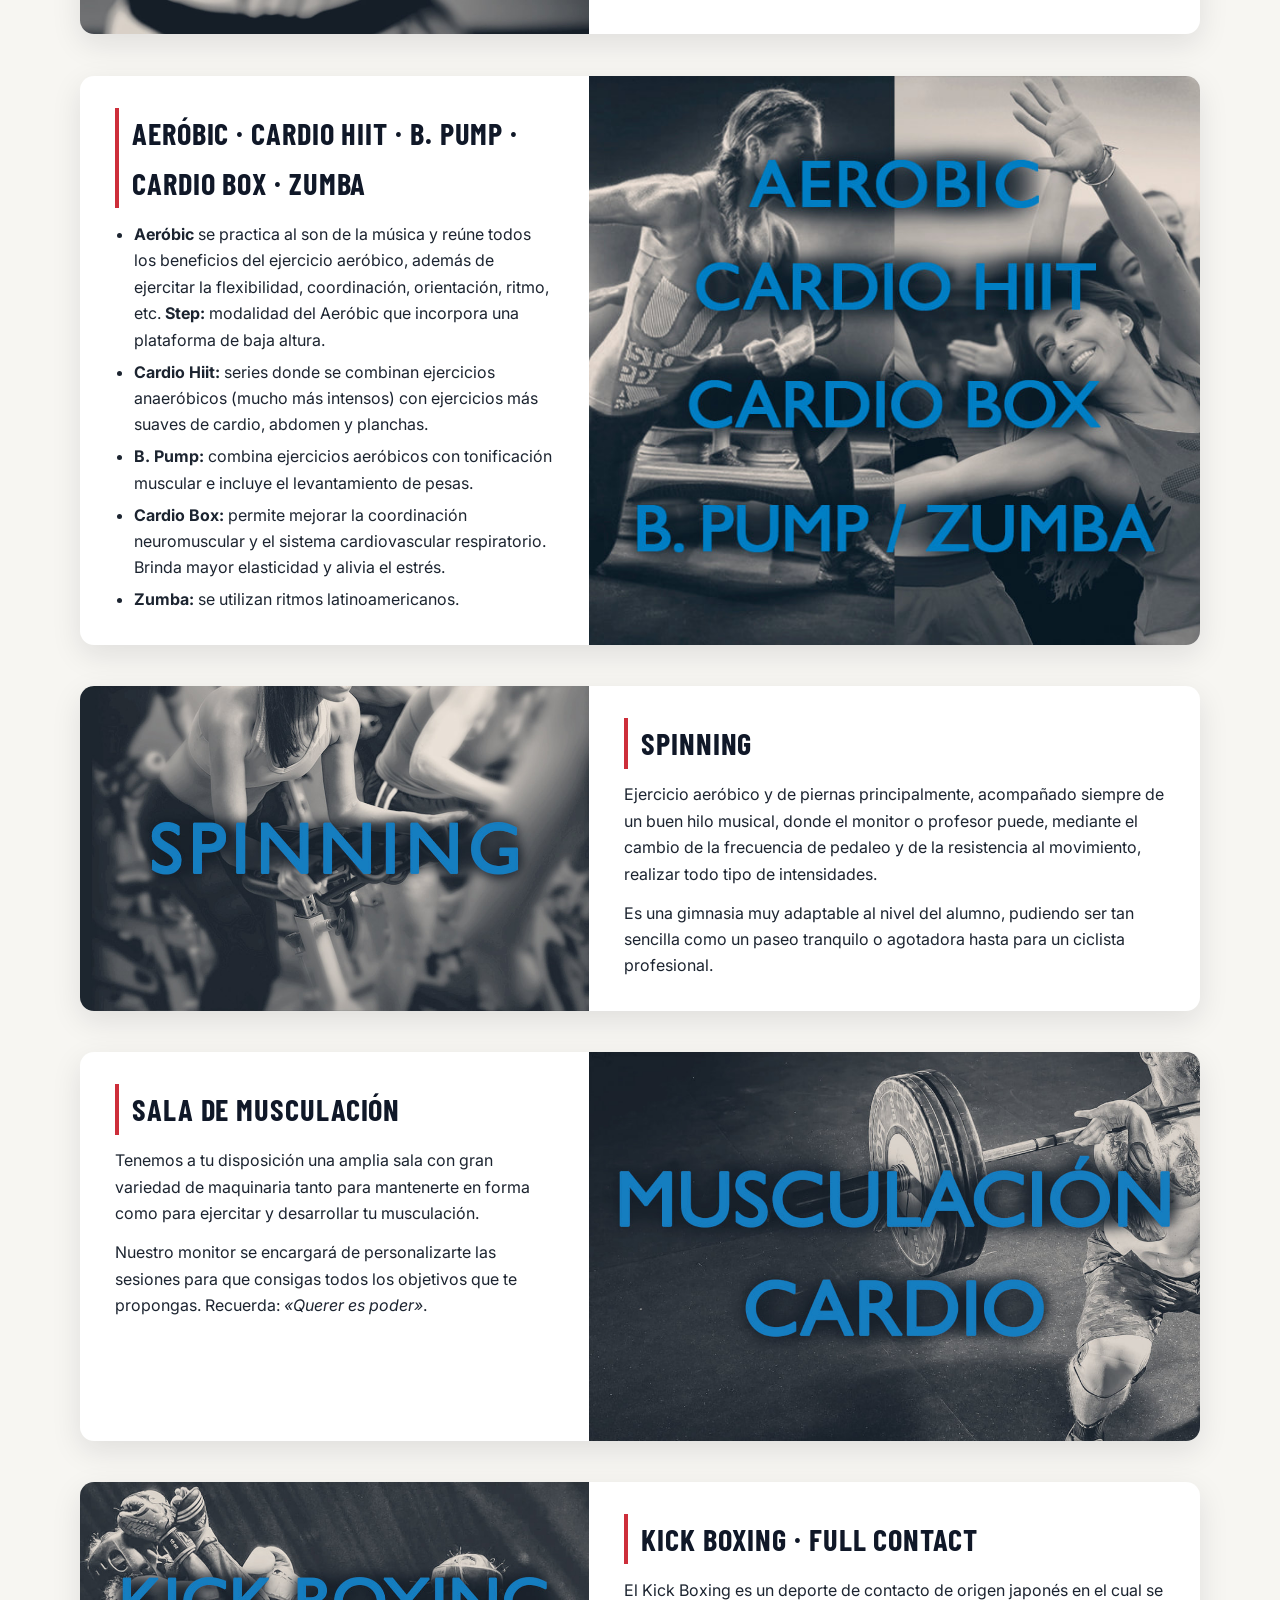
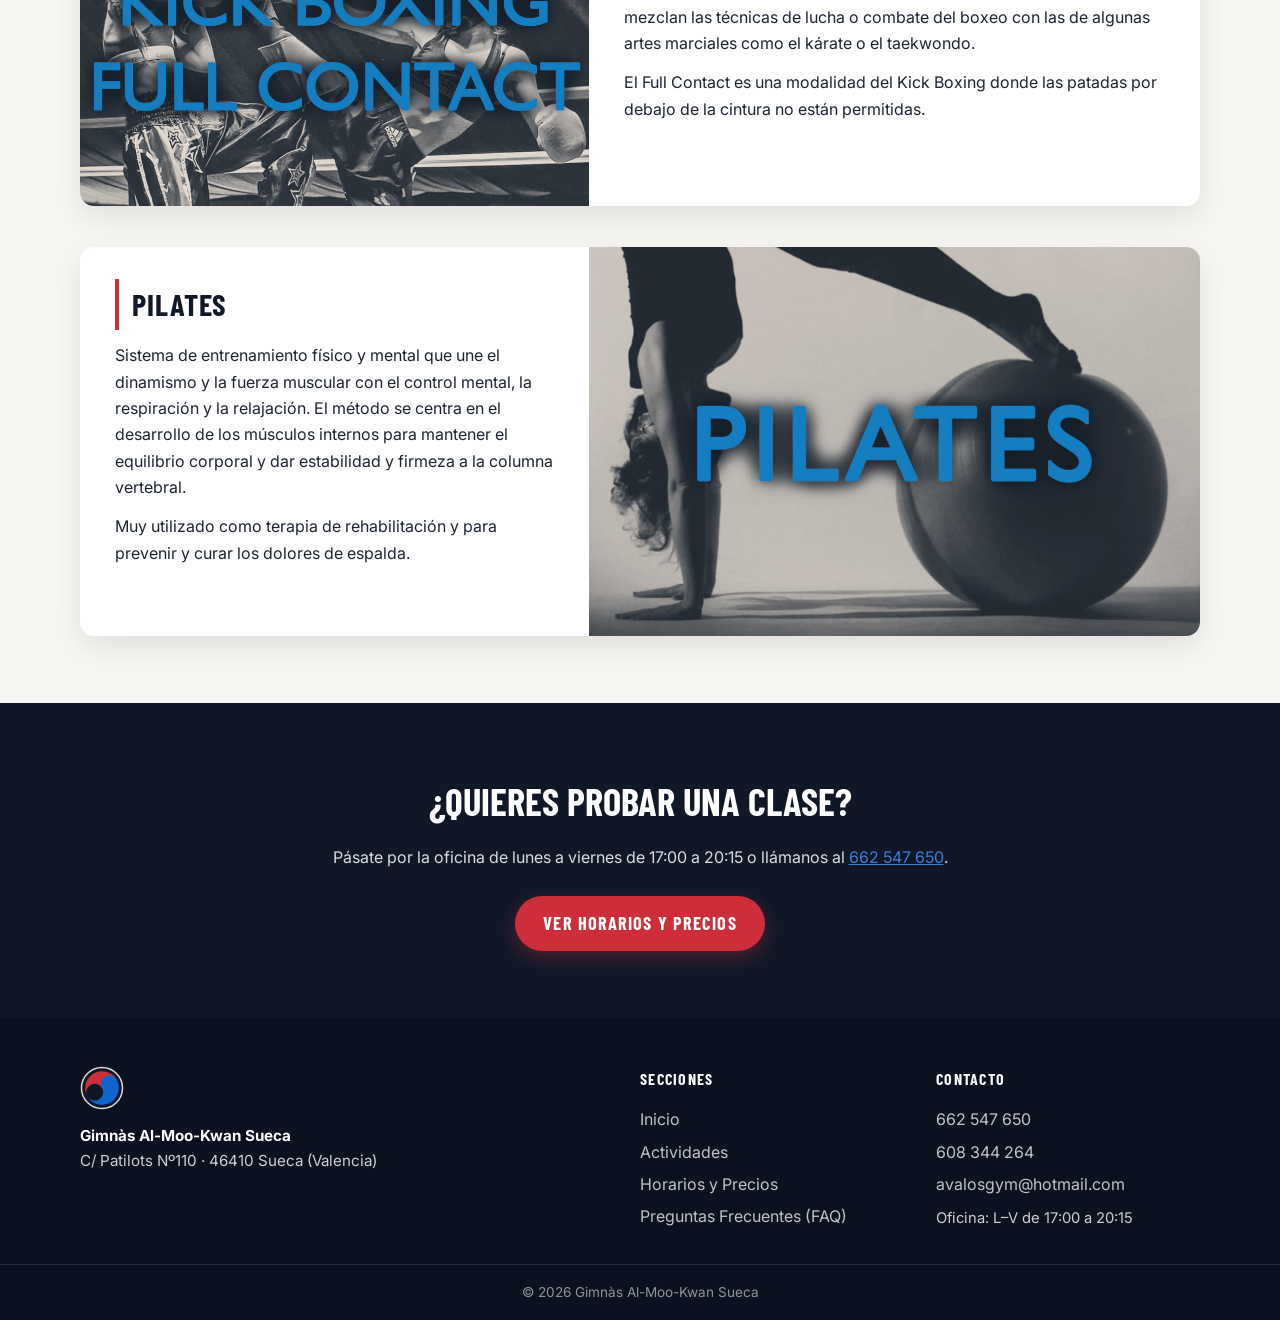
==== commit 9eba92b7: "Add musculación photo from the owner's upload batch The file was in the original upload but its acce" ====
--- a/actividades.html
+++ b/actividades.html
@@ -114,7 +114,7 @@
 
       <article class="activity" id="musculacion">
         <div class="activity-media">
-          <img src="images/actividades/musculacion.svg" alt="Sala de Musculación">
+          <img src="images/actividades/musculacion.jpg" alt="Sala de Musculación">
         </div>
         <div class="activity-body">
           <h2>Sala de Musculación</h2>
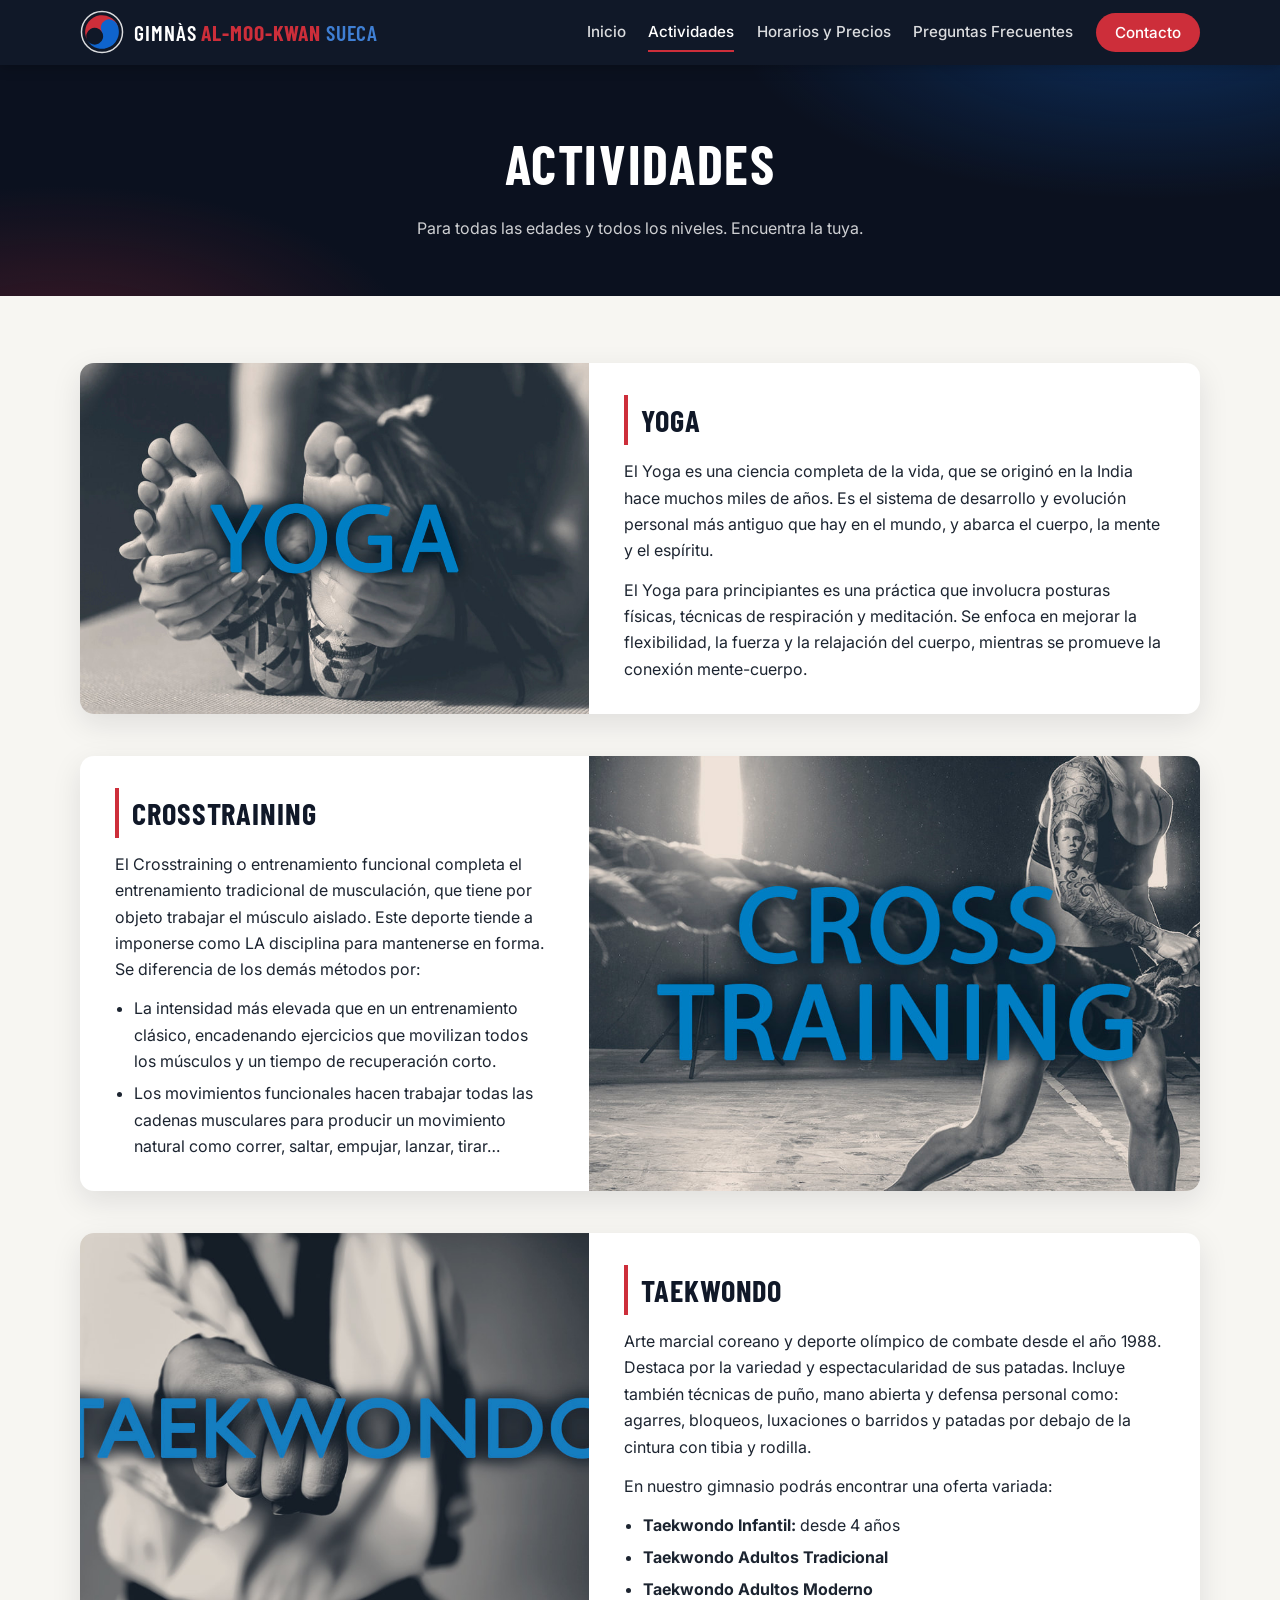
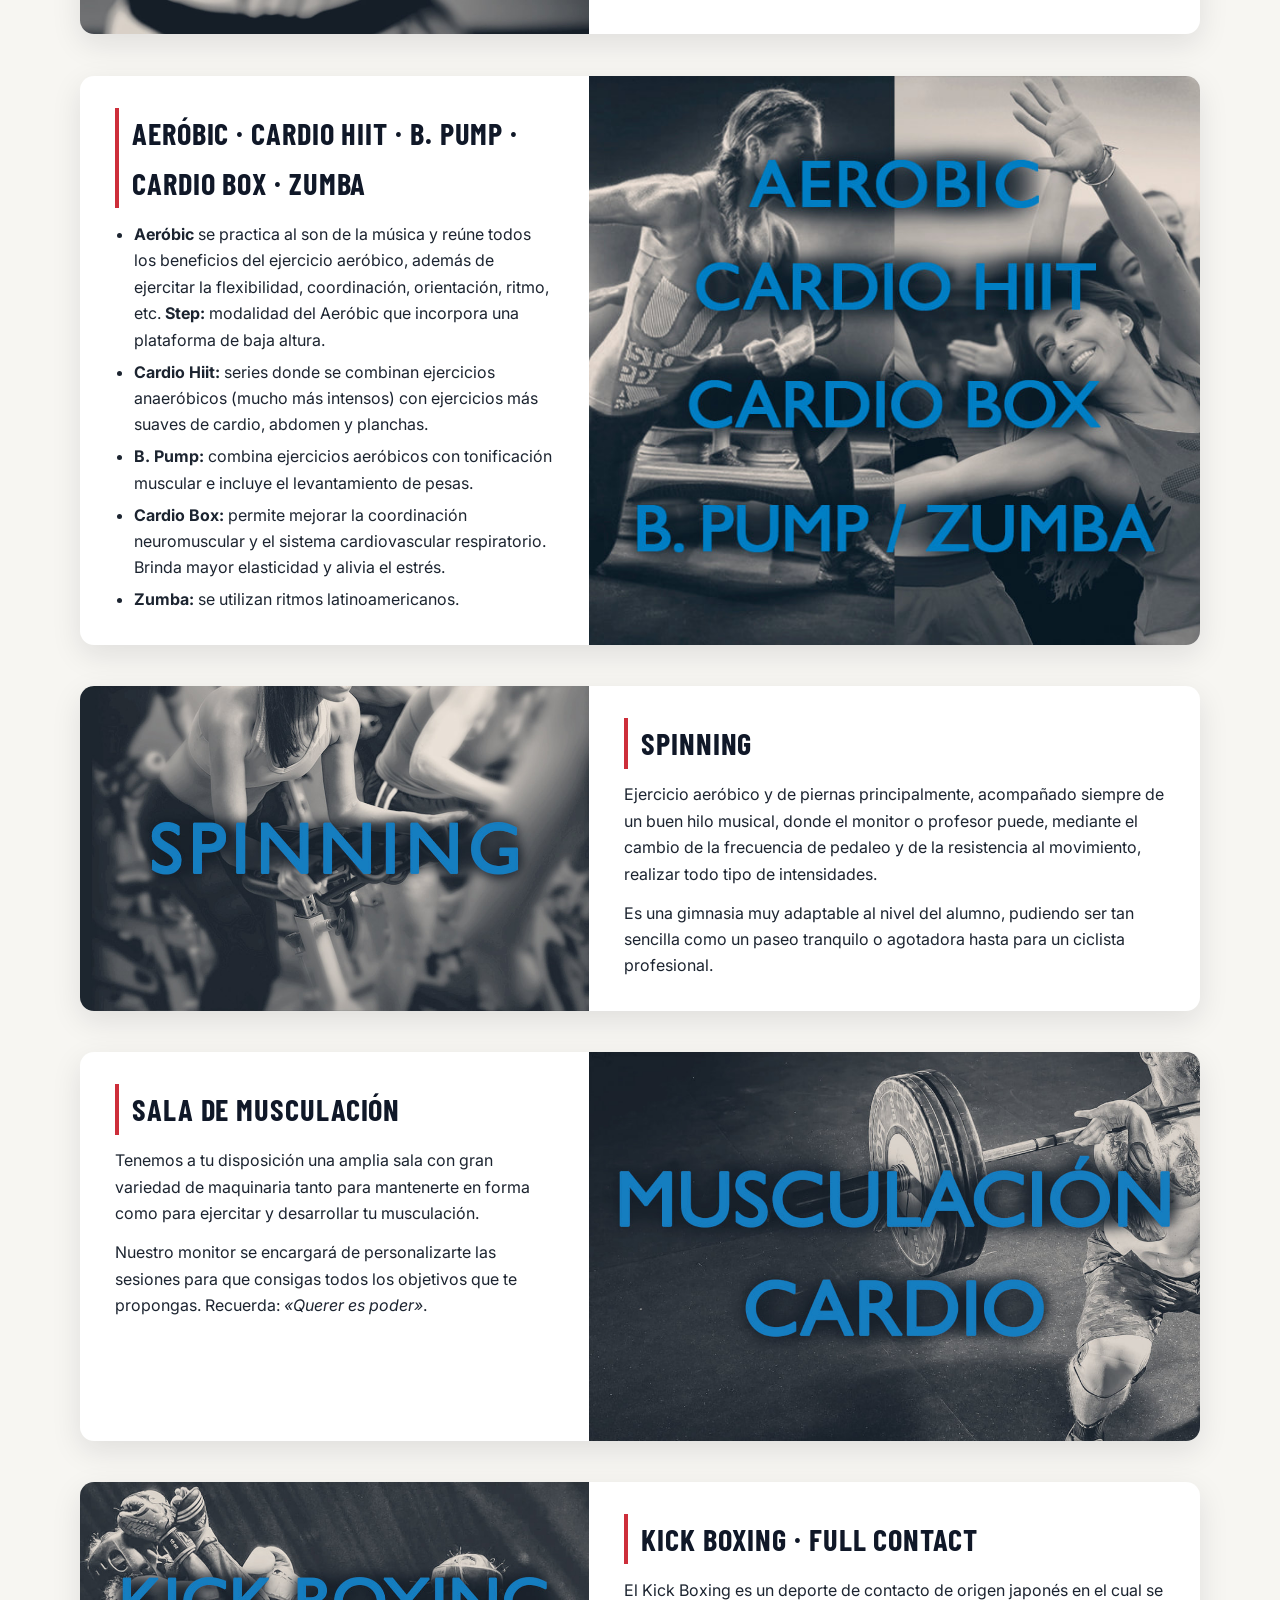
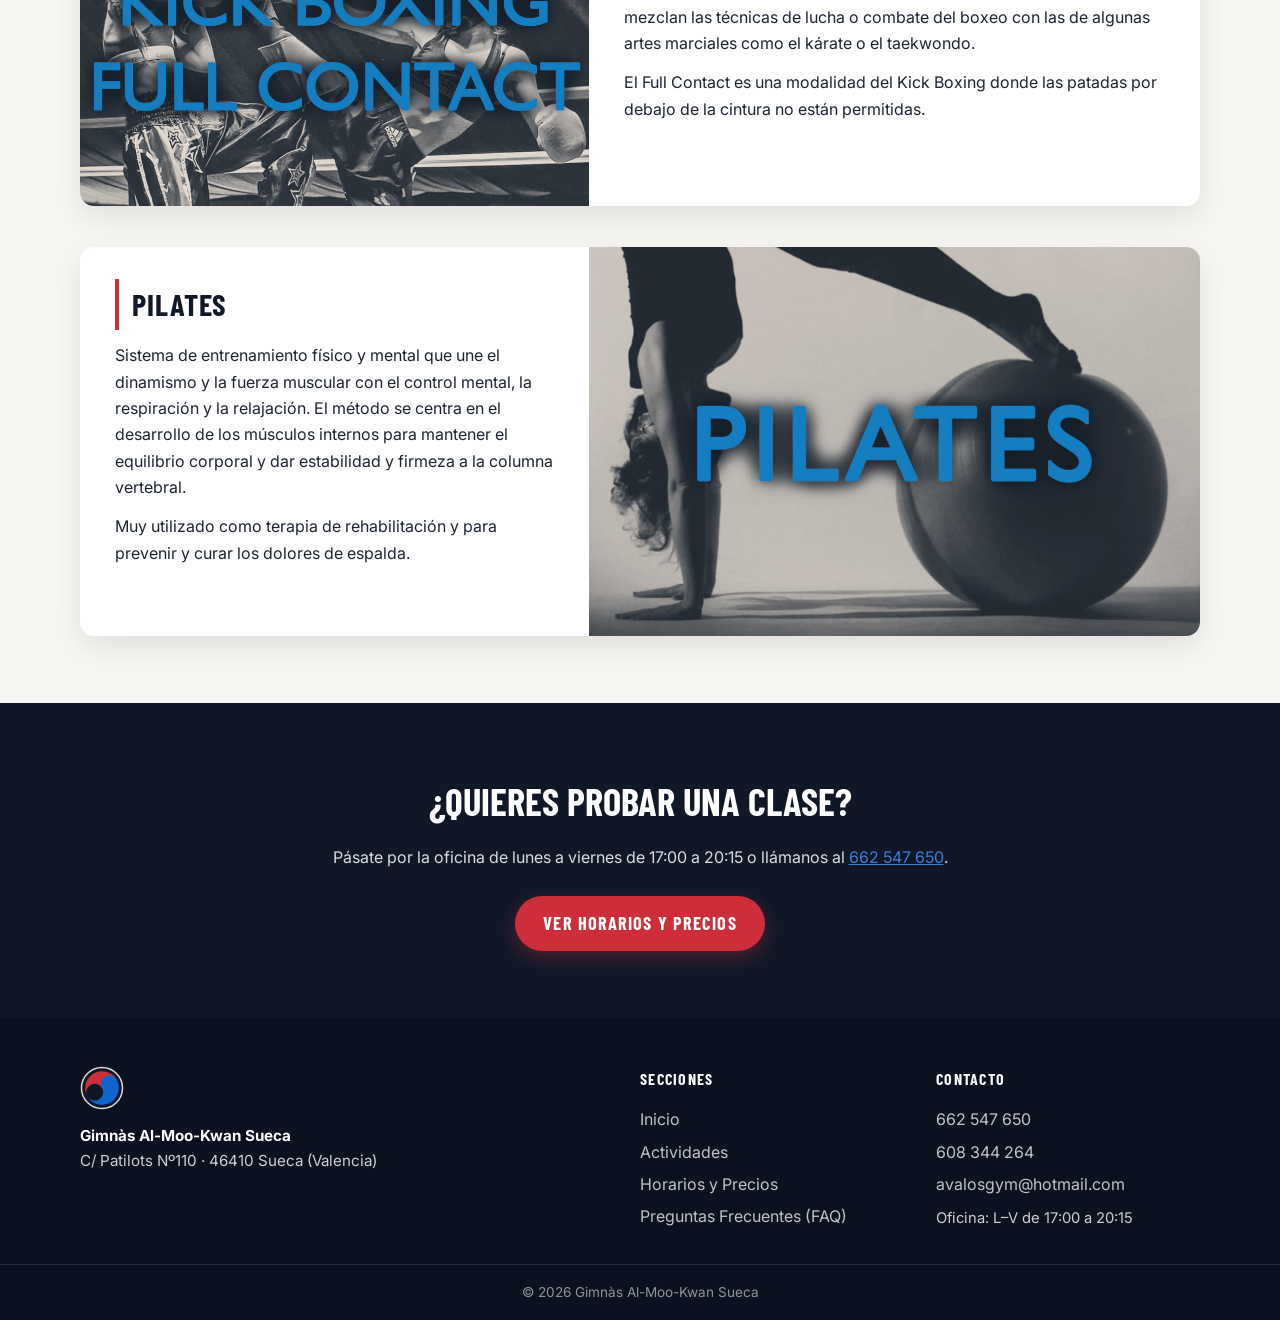
==== commit 705b135c: "Complete the site with the facility photos from the owner's upload - Home tour slider now shows six " ====
--- a/actividades.html
+++ b/actividades.html
@@ -57,7 +57,7 @@
 
       <article class="activity" id="crosstraining">
         <div class="activity-media">
-          <img src="images/actividades/crosstraining.svg" alt="Entrenamiento de Crosstraining">
+          <img src="images/actividades/crosstraining.jpg" alt="Entrenamiento de Crosstraining">
         </div>
         <div class="activity-body">
           <h2>Crosstraining</h2>
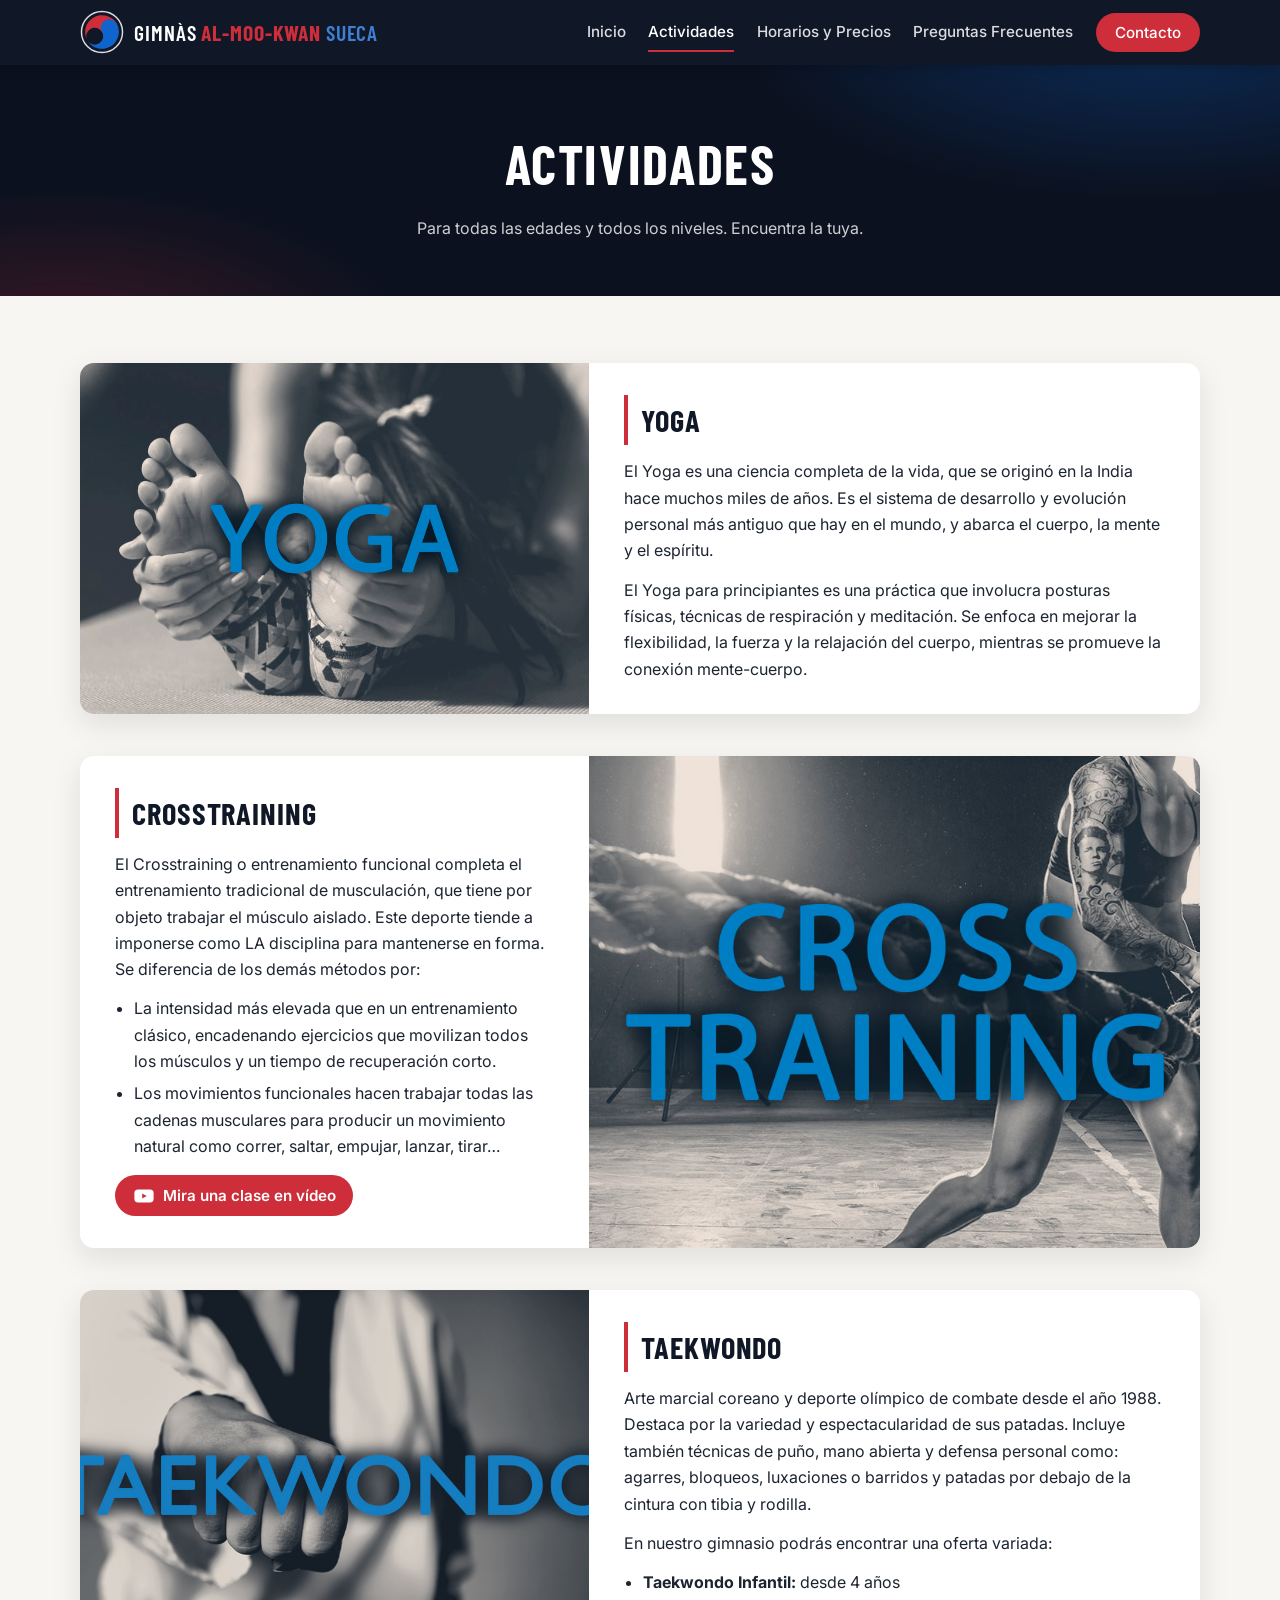
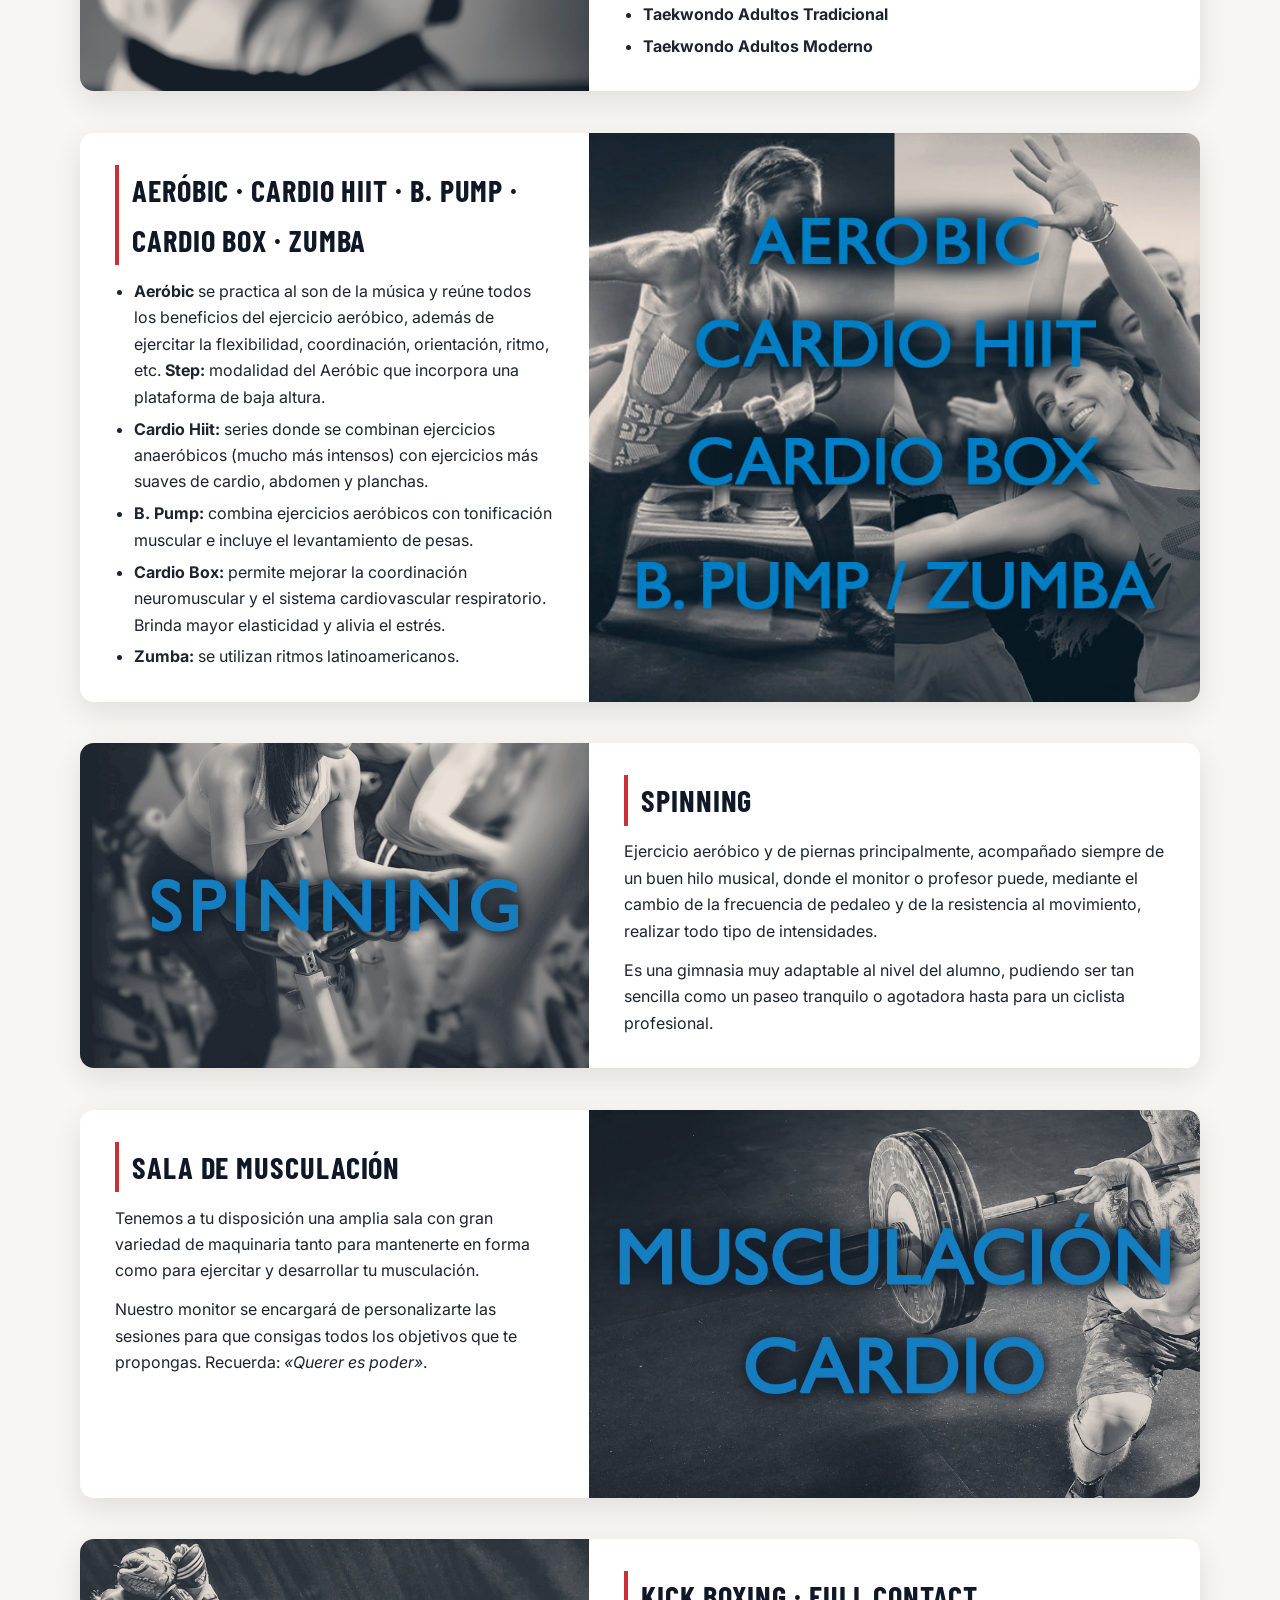
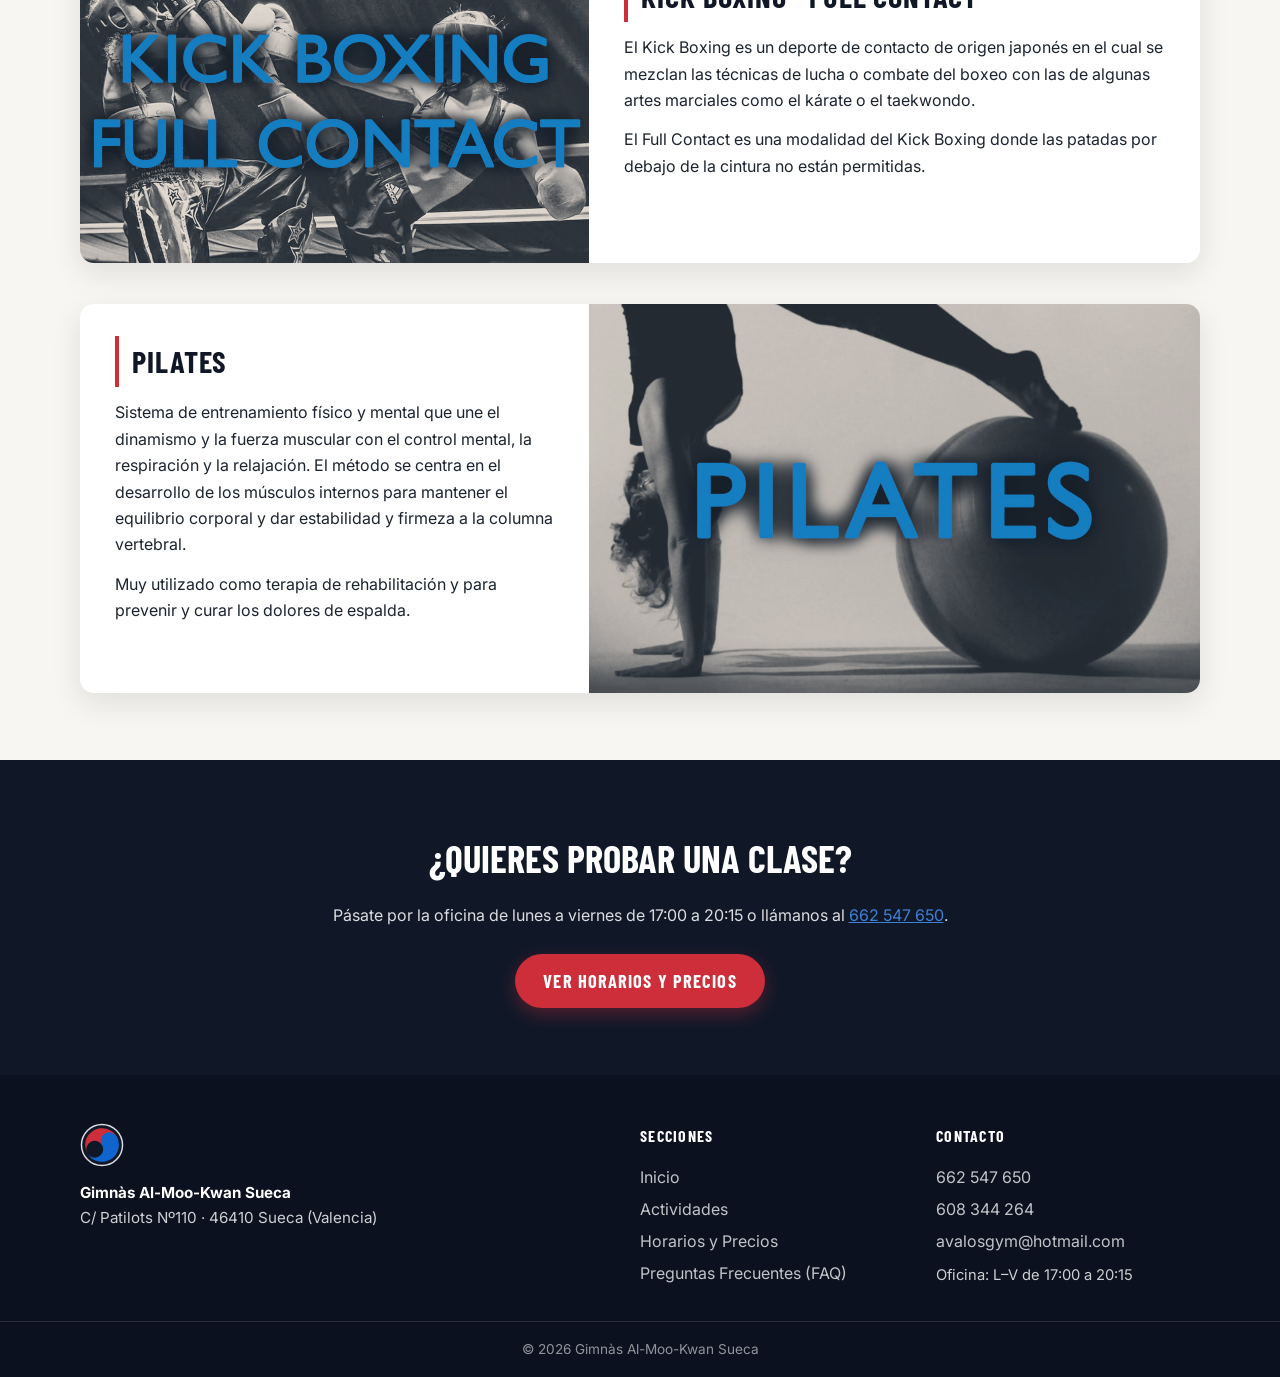
==== commit a8628048: "Add YouTube class video link to the Crosstraining activity Co-Authored-By: Claude Fable 5 <noreply@a" ====
--- a/actividades.html
+++ b/actividades.html
@@ -66,6 +66,10 @@
             <li>La intensidad más elevada que en un entrenamiento clásico, encadenando ejercicios que movilizan todos los músculos y un tiempo de recuperación corto.</li>
             <li>Los movimientos funcionales hacen trabajar todas las cadenas musculares para producir un movimiento natural como correr, saltar, empujar, lanzar, tirar…</li>
           </ul>
+          <a class="video-link" href="https://www.youtube.com/watch?v=j-ONpUeNTRU&amp;t=3s" target="_blank" rel="noopener">
+            <svg viewBox="0 0 24 24" aria-hidden="true"><rect x="1.5" y="5" width="21" height="14" rx="4" fill="currentColor"/><path d="M10 9.2v5.6L15 12z" fill="#cd2e3a"/></svg>
+            Mira una clase en vídeo
+          </a>
         </div>
       </article>
 
--- a/styles.css
+++ b/styles.css
@@ -358,6 +358,23 @@
 .activity-body p + p, .activity-body p + ul, .activity-body ul + p { margin-top: 0.8rem; }
 .activity-body ul { padding-left: 1.2rem; }
 .activity-body li + li { margin-top: 0.35rem; }
+
+.video-link {
+  display: inline-flex;
+  align-items: center;
+  gap: 0.5rem;
+  margin-top: 1rem;
+  padding: 0.5rem 1.1rem;
+  border-radius: 999px;
+  background: var(--red);
+  color: var(--white);
+  text-decoration: none;
+  font-weight: 600;
+  font-size: 0.95rem;
+  transition: background 0.15s ease, transform 0.15s ease;
+}
+.video-link:hover { background: var(--red-dark); transform: translateY(-2px); }
+.video-link svg { width: 22px; height: 22px; }
 
 /* ---------- Banda CTA ---------- */
 .cta-band {
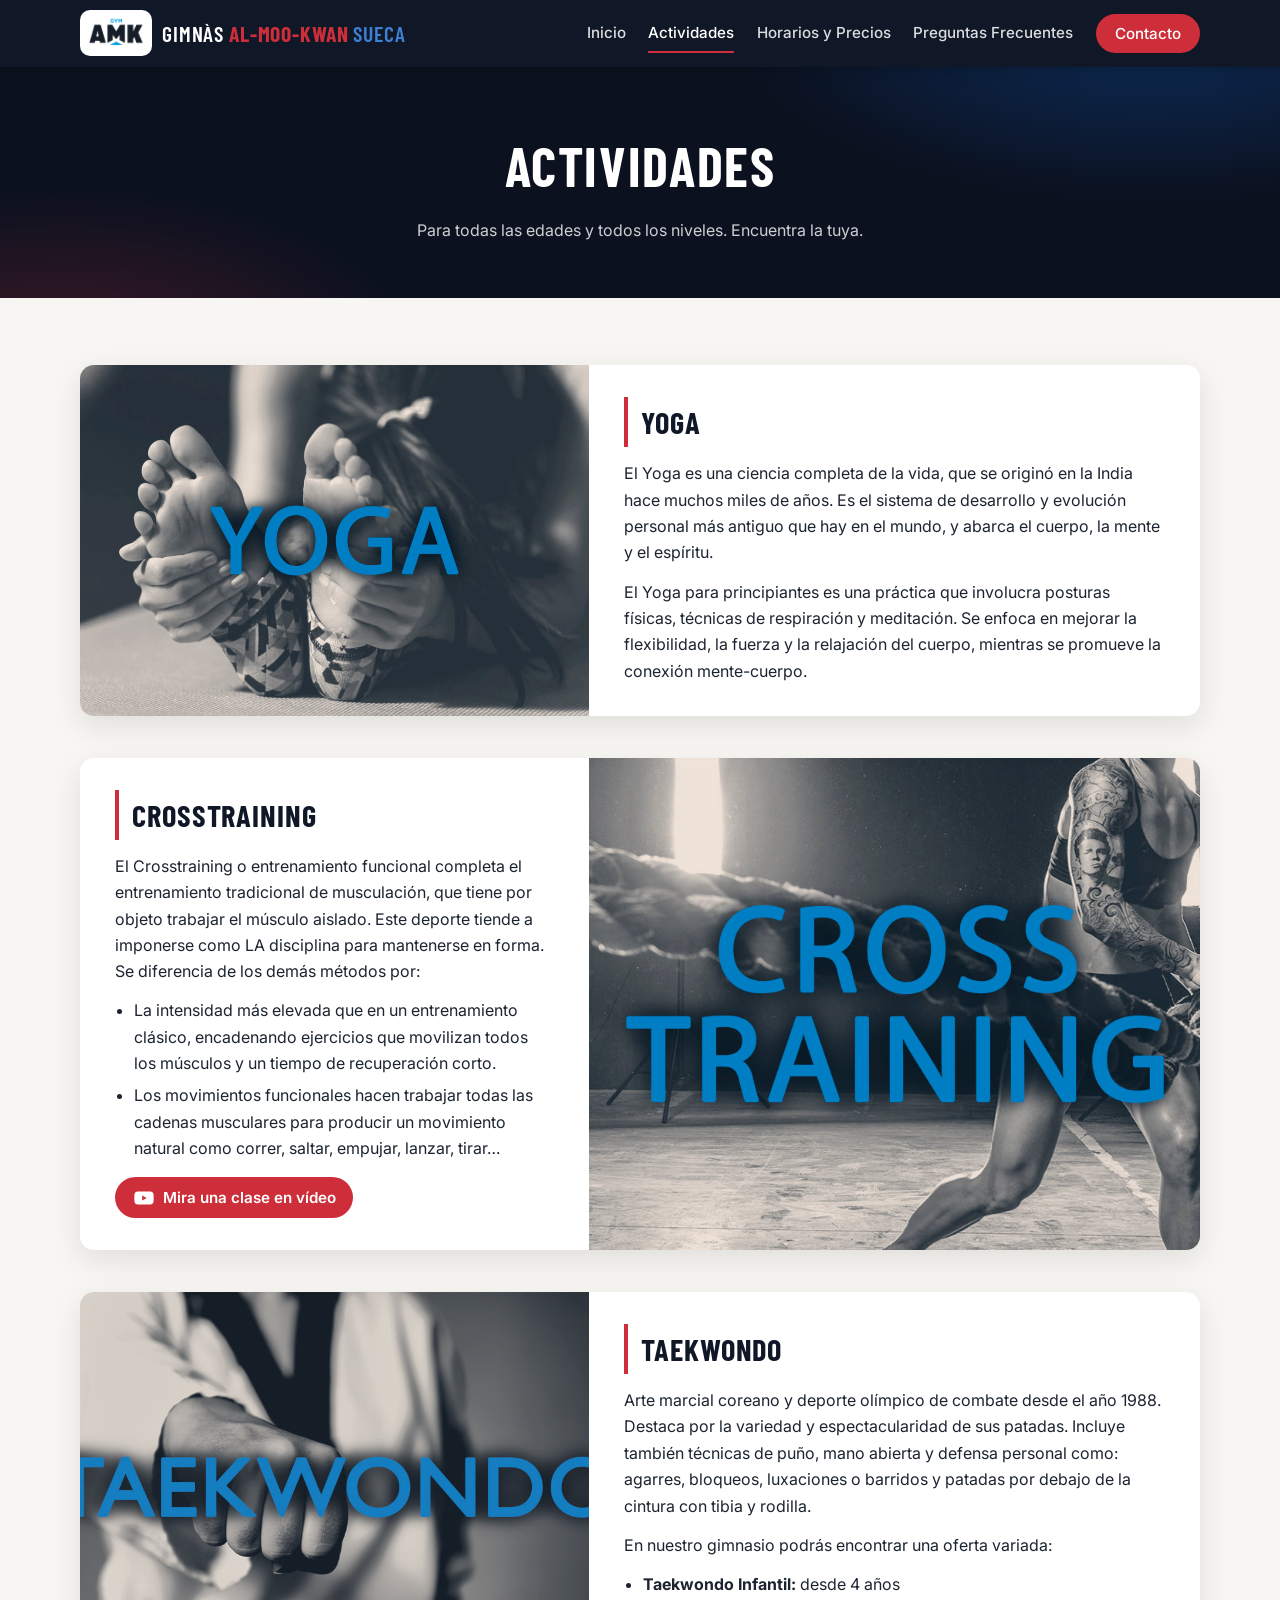
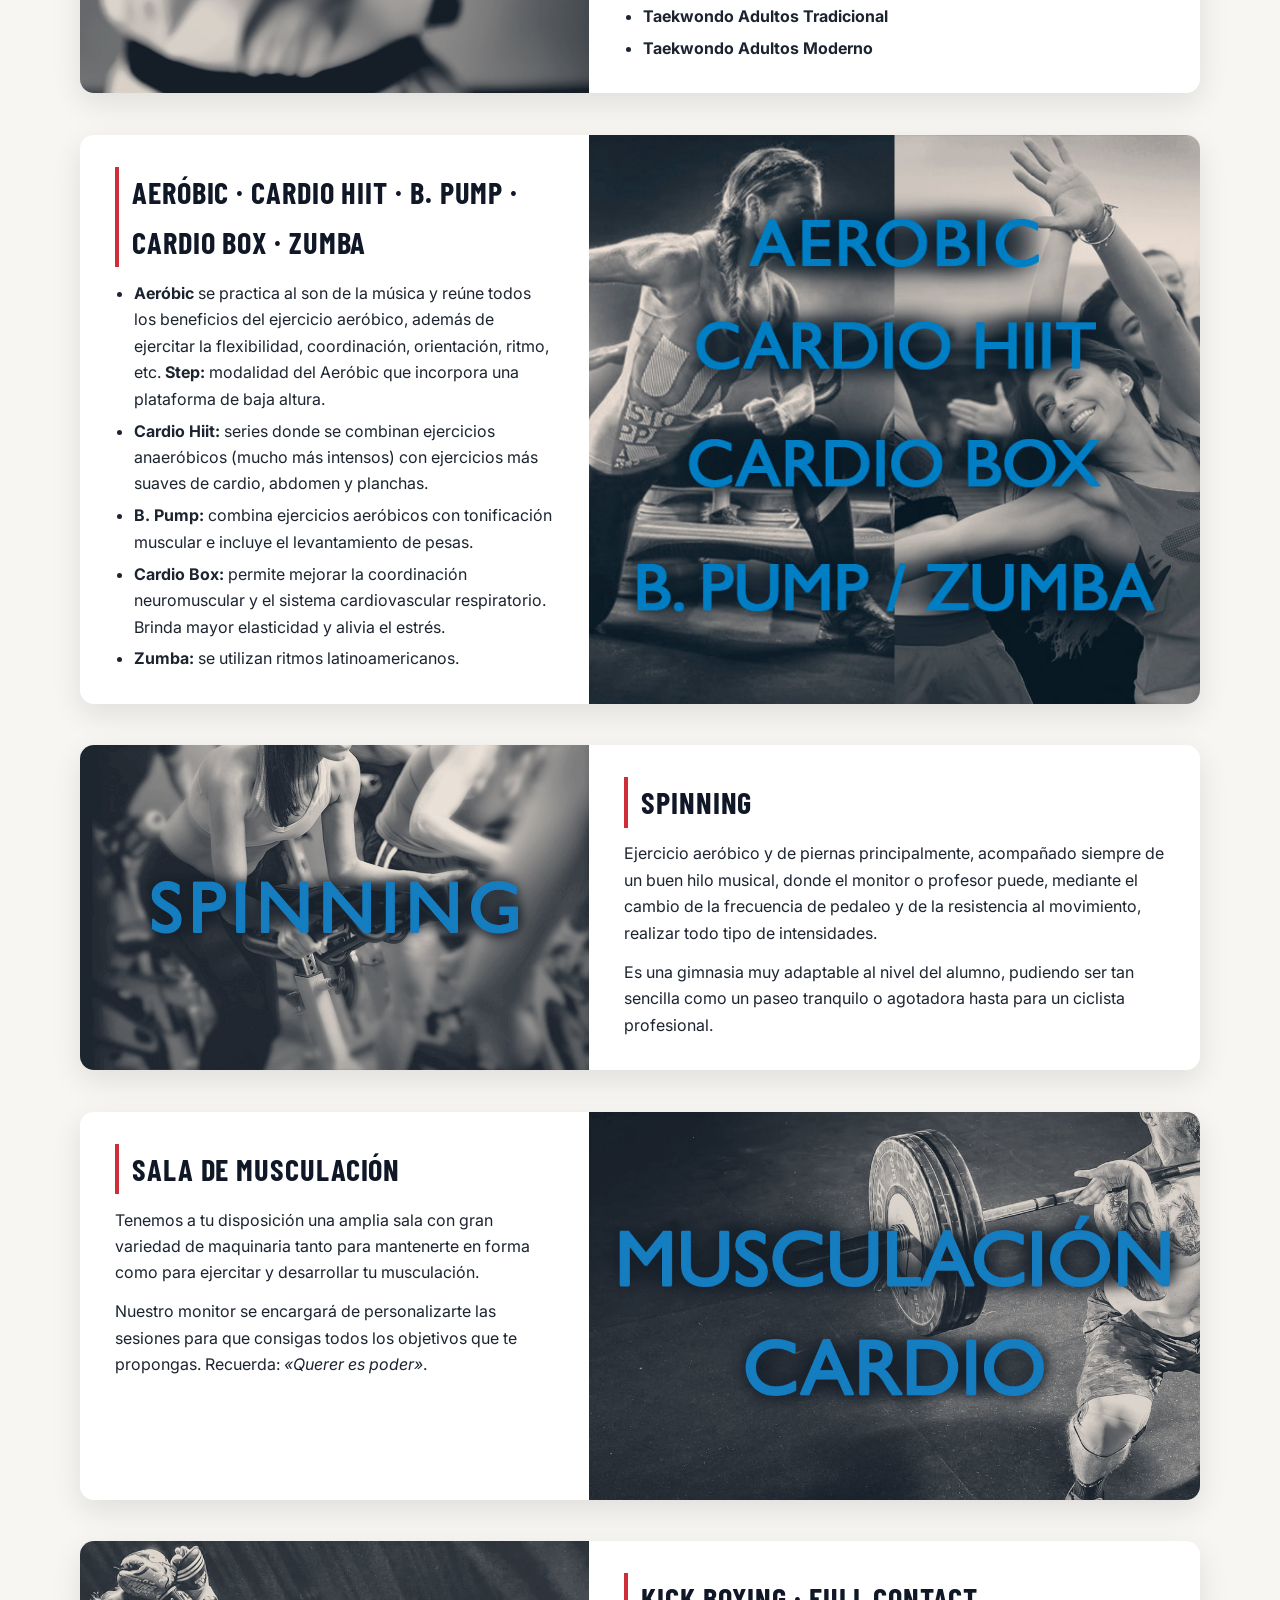
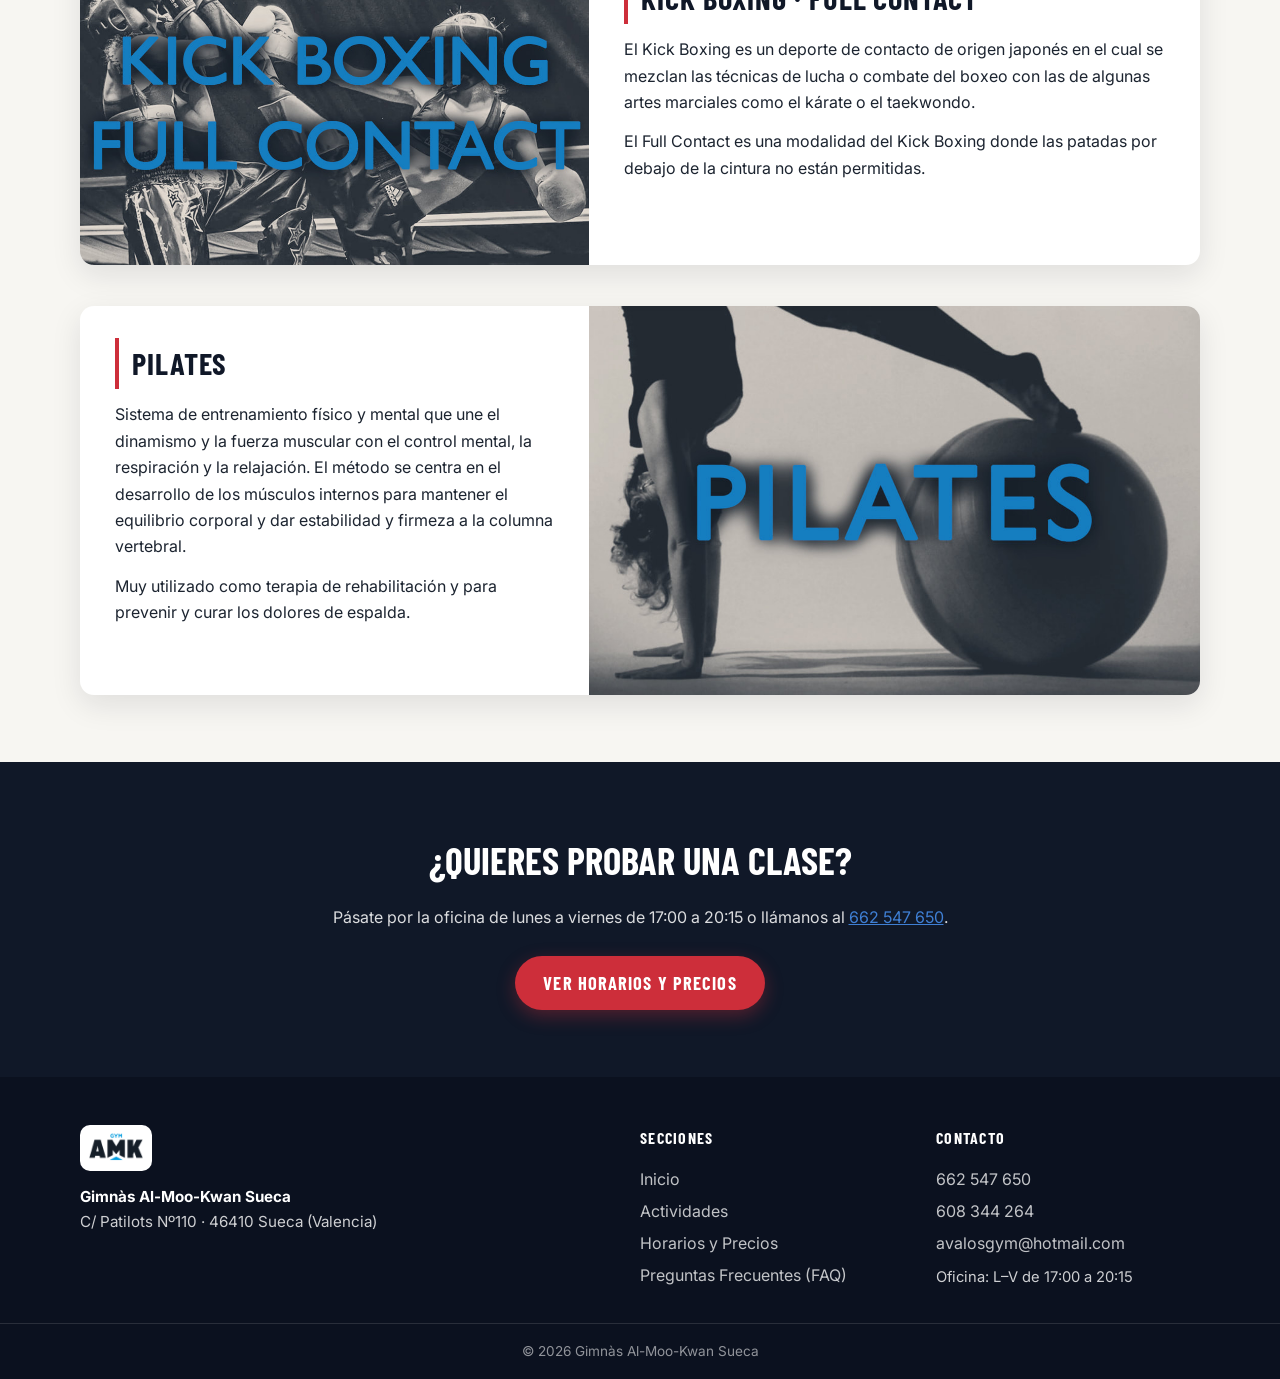
==== commit 073ab5f6: "Use the official AMK logo in header, footer and favicon The logo has transparent background with nav" ====
--- a/actividades.html
+++ b/actividades.html
@@ -5,7 +5,7 @@
   <meta name="viewport" content="width=device-width, initial-scale=1.0">
   <title>Actividades | Gimnàs Al-Moo-Kwan Sueca</title>
   <meta name="description" content="Actividades del Gimnàs Al-Moo-Kwan Sueca: Yoga, Crosstraining, Taekwondo, Aeróbic, Zumba, Cardio Hiit, B. Pump, Cardio Box, Spinning, Musculación, Kick Boxing, Full Contact y Pilates.">
-  <link rel="icon" href="images/logo.svg" type="image/svg+xml">
+  <link rel="icon" href="images/logo-amk.png" type="image/png">
   <link rel="preconnect" href="https://fonts.googleapis.com">
   <link rel="preconnect" href="https://fonts.gstatic.com" crossorigin>
   <link href="https://fonts.googleapis.com/css2?family=Barlow+Condensed:wght@600;700&family=Inter:wght@400;500;600;700&display=swap" rel="stylesheet">
@@ -16,7 +16,7 @@
 <header class="site-header">
   <div class="container header-inner">
     <a class="brand" href="index.html">
-      <img src="images/logo.svg" alt="" class="brand-logo">
+      <img src="images/logo-amk.png" alt="Logo AMK" class="brand-logo">
       <span class="brand-name">Gimnàs <strong>Al-Moo-Kwan</strong> <em>Sueca</em></span>
     </a>
     <button class="nav-toggle" aria-label="Abrir menú" aria-expanded="false">
@@ -165,7 +165,7 @@
 <footer class="site-footer">
   <div class="container footer-inner">
     <div class="footer-brand">
-      <img src="images/logo.svg" alt="" class="brand-logo">
+      <img src="images/logo-amk.png" alt="Logo AMK" class="brand-logo">
       <p><strong>Gimnàs Al-Moo-Kwan Sueca</strong><br>C/ Patilots Nº110 · 46410 Sueca (Valencia)</p>
     </div>
     <div class="footer-col">
--- a/styles.css
+++ b/styles.css
@@ -90,7 +90,13 @@
   text-decoration: none;
   color: var(--white);
 }
-.brand-logo { width: 44px; height: 44px; }
+.brand-logo {
+  height: 46px;
+  width: auto;
+  background: var(--white);
+  border-radius: 10px;
+  padding: 4px 9px;
+}
 .brand-name {
   font-family: var(--font-display);
   font-size: 1.35rem;
